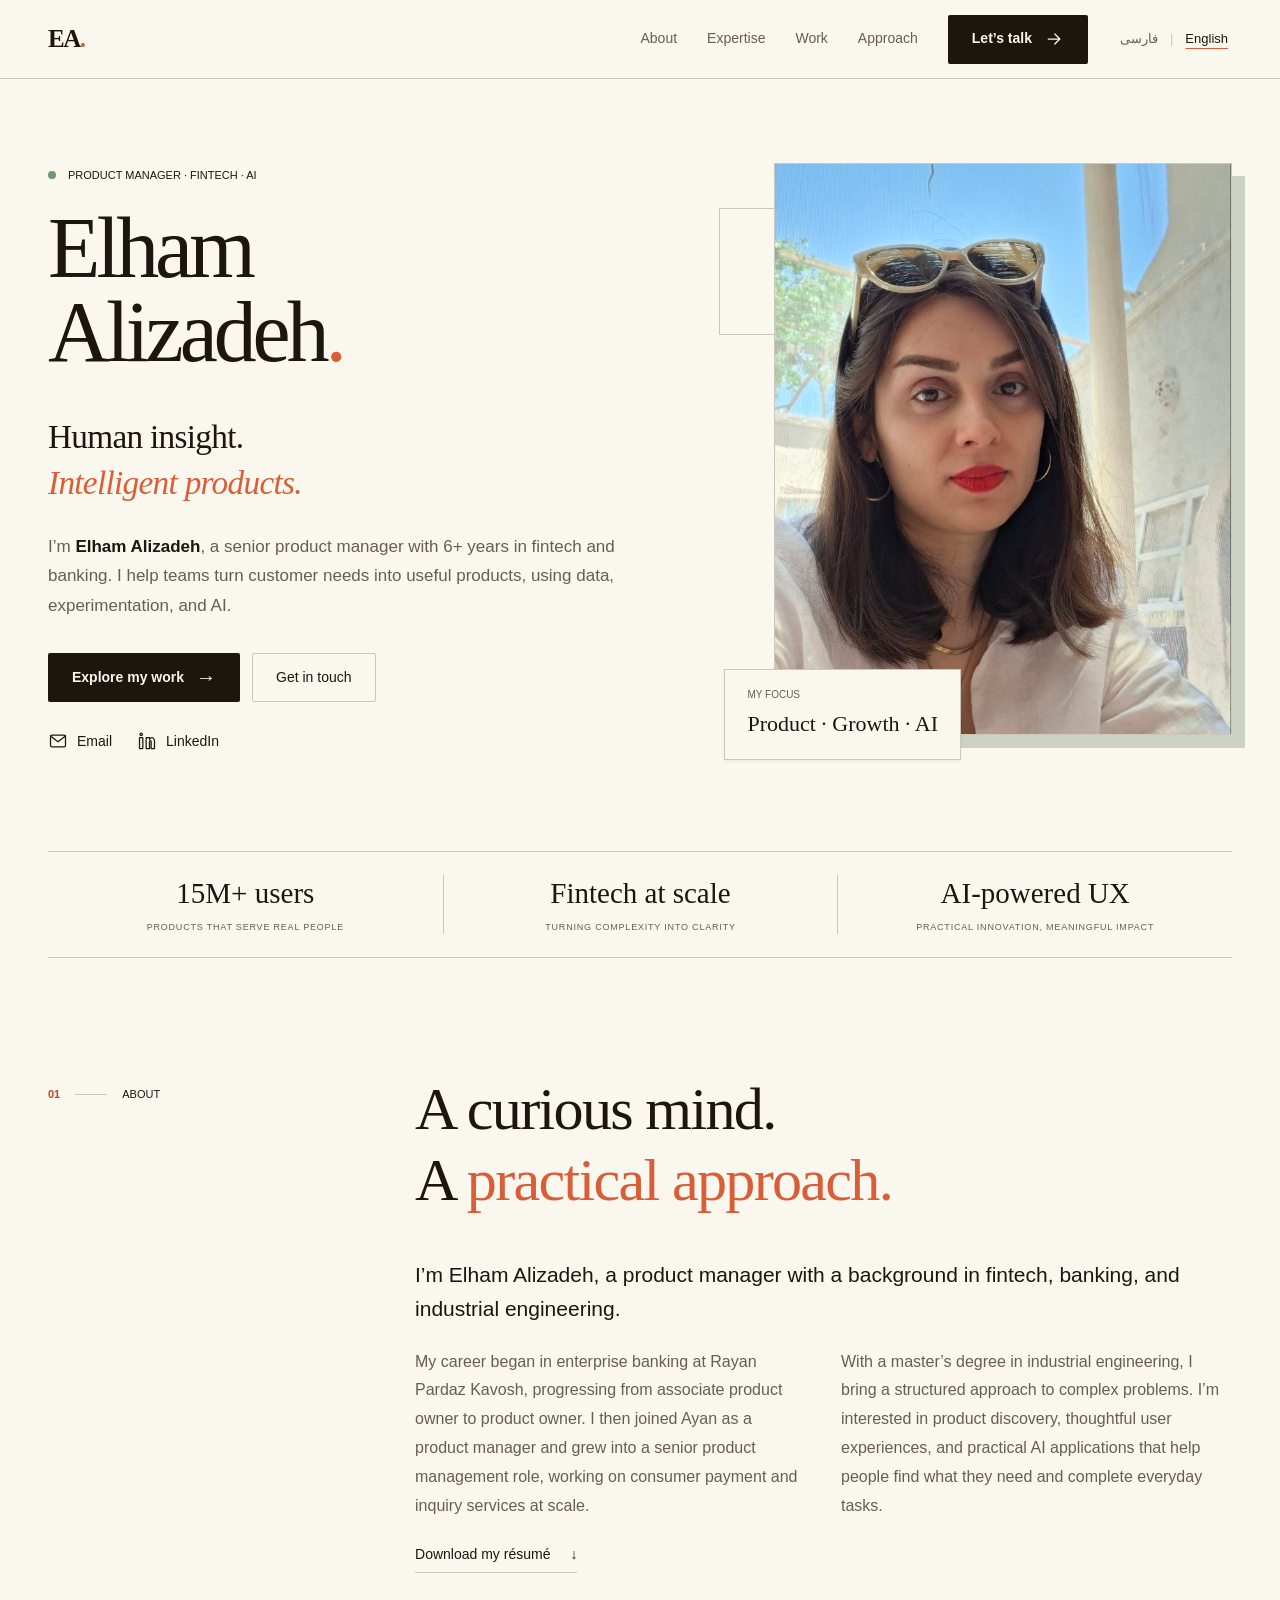
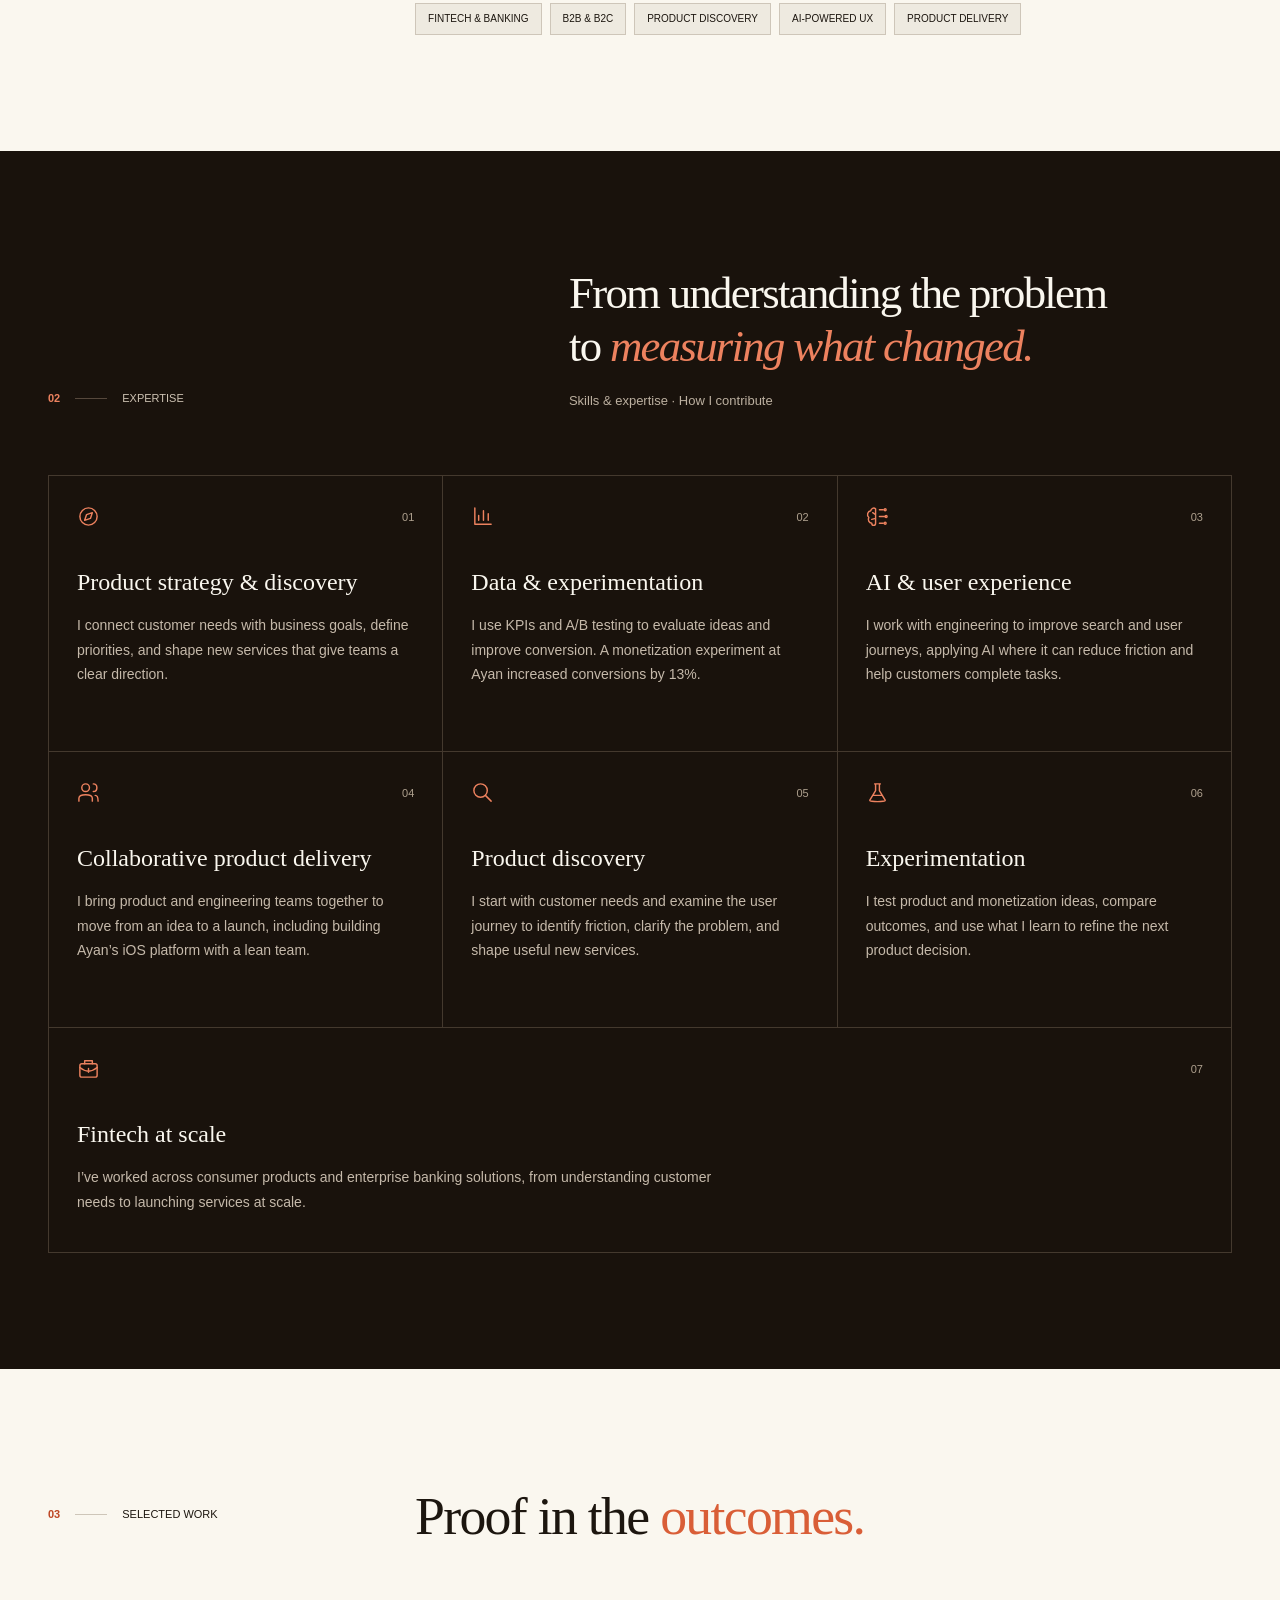
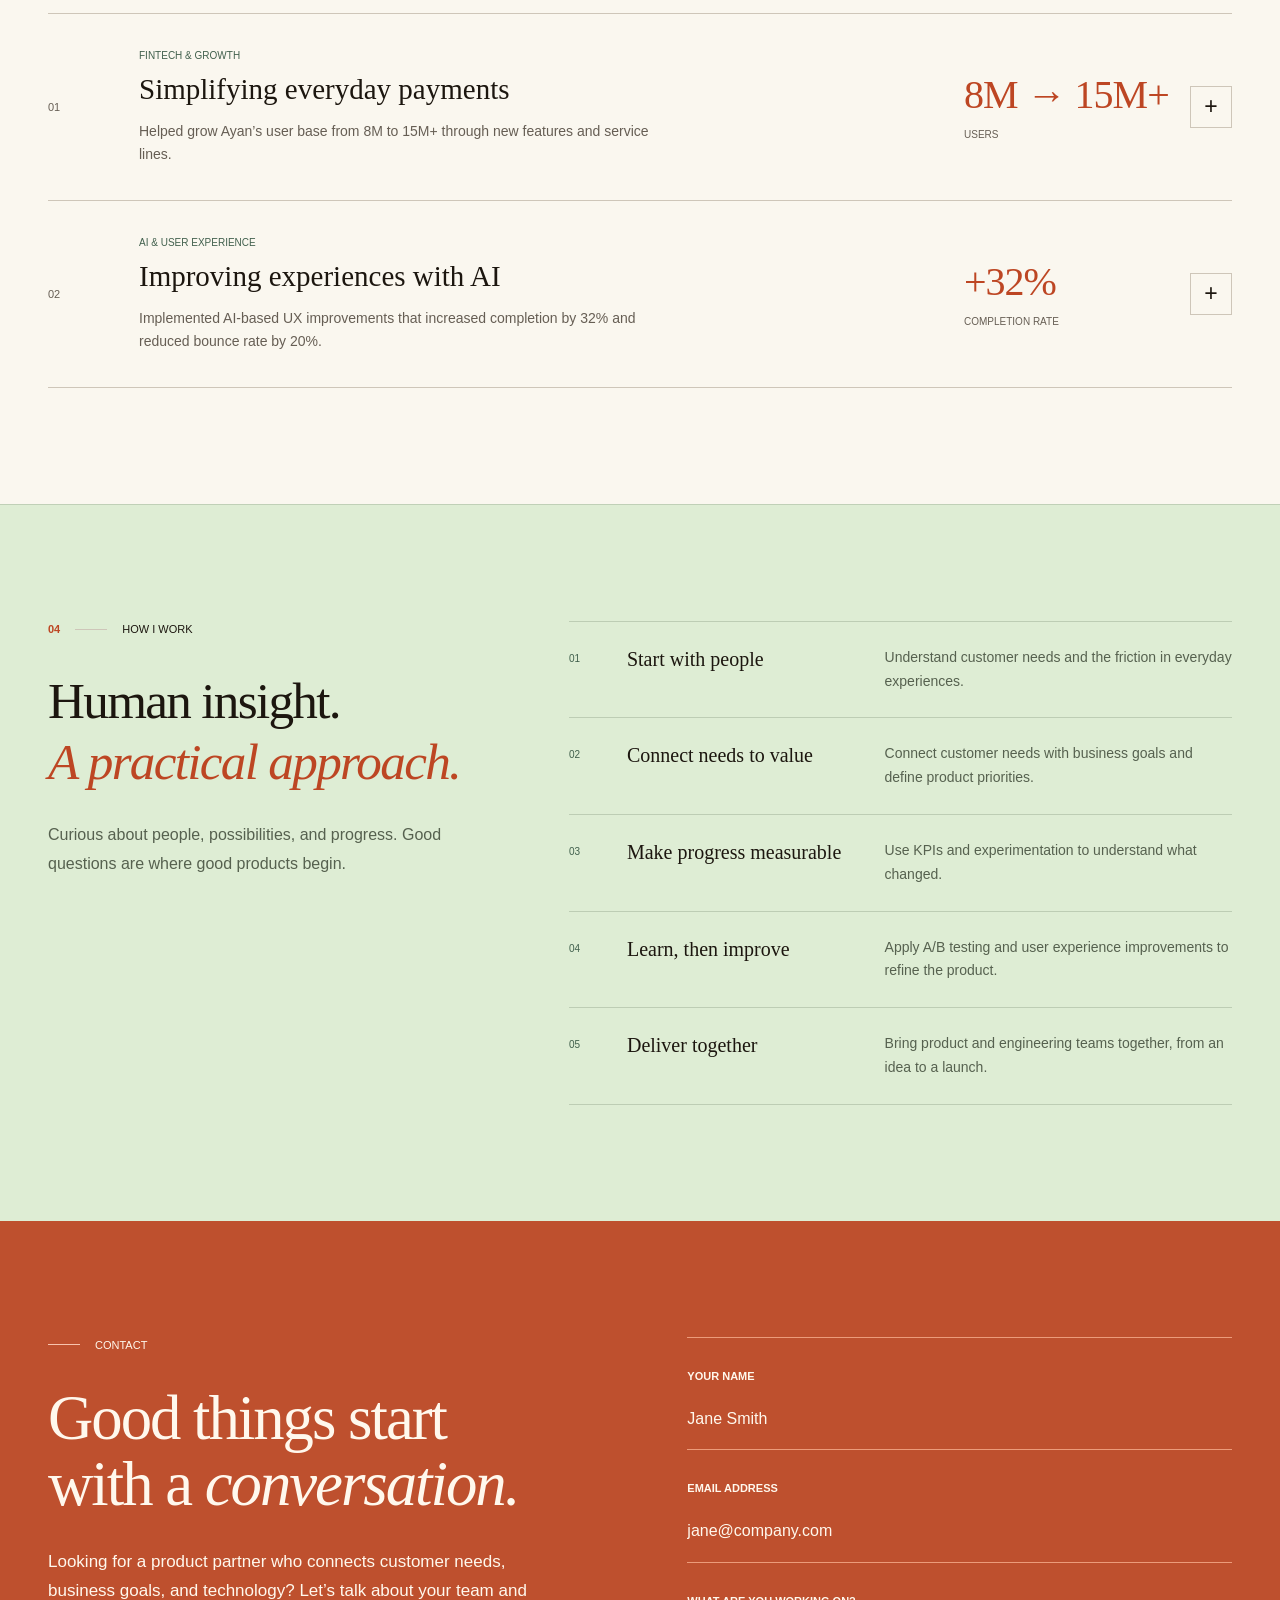
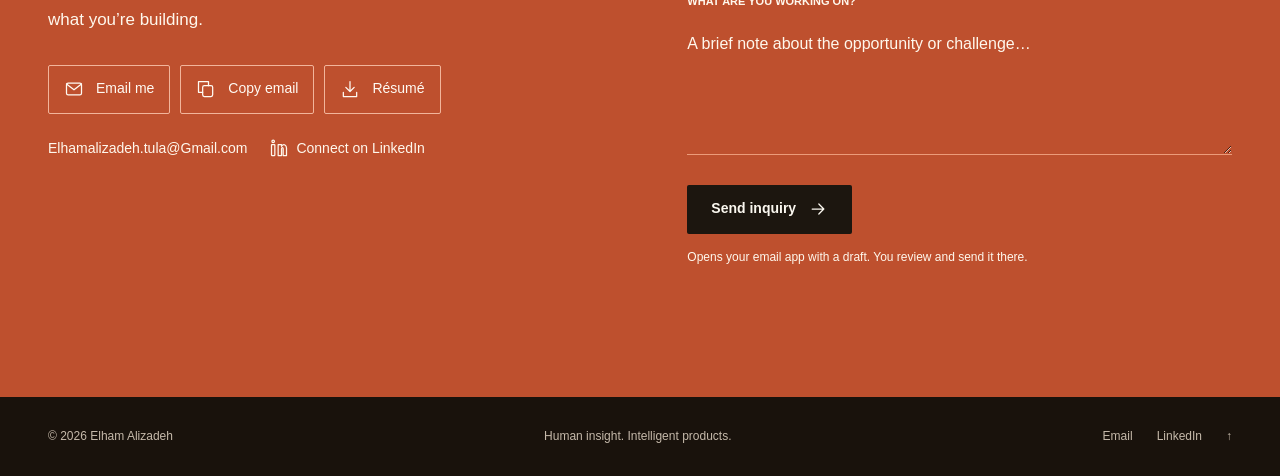
==== en.html @ b0bea625 "Add files via upload" ====
<!doctype html>
<html lang="en" dir="ltr">
<head>
  <meta charset="UTF-8">
  <meta name="viewport" content="width=device-width, initial-scale=1">
  <meta name="theme-color" content="#faf7ef">
  <meta name="description" content="Meet Elham Alizadeh, a senior product manager with 6+ years in fintech and banking. Explore her expertise, selected work, and ways to collaborate.">
  <meta property="og:title" content="Elham Alizadeh — Human insight. Intelligent products.">
  <meta property="og:description" content="Product management, AI, and fintech. Meet Elham and explore her selected work.">
  <meta property="og:type" content="website">
  <title>Elham Alizadeh — Product Manager</title>
  <link rel="icon" href="favicon.svg" type="image/svg+xml">
  <link rel="stylesheet" href="styles.css?v=bilingual1">
  <script src="script-en.js?v=bilingual1" defer></script>
  <link rel="alternate" hreflang="fa" href="index.html">
  <link rel="alternate" hreflang="en" href="en.html">
  <link rel="alternate" hreflang="x-default" href="index.html">
  <script src="language-switch.js?v=1" defer></script>
</head>
<body>
  <a class="skip-link" href="#main">Skip to content</a>
  <div class="page-shell">
    <header class="site-header"><div class="header-inner"><a class="wordmark" href="#home" aria-label="Elham Alizadeh home">EA<span class="brand-dot">.</span></a><button class="menu-toggle" type="button" aria-expanded="false" aria-controls="main-nav" hidden>Menu <span aria-hidden="true">☰</span></button><nav id="main-nav" aria-label="Main navigation"><a href="#about">About</a><a href="#skills">Expertise</a><a href="#work">Work</a><a href="#approach">Approach</a><a class="button button-primary" href="#connect">Let’s talk <svg class="icon" viewBox="0 0 24 24" fill="none" stroke="currentColor" stroke-width="1.5" stroke-linecap="round" stroke-linejoin="round" aria-hidden="true"><path d="M5 12h14m-6-6 6 6-6 6"/></svg></a></nav><div class="language-switch" role="group" aria-label="Choose language"><a href="index.html" lang="fa" hreflang="fa">فارسی</a><span aria-hidden="true">|</span><a href="en.html" lang="en" hreflang="en" aria-current="page">English</a></div></div></header>
    <main id="main"><section class="hero" id="home" aria-labelledby="hero-title">
        <div class="hero-copy">
          <div class="eyebrow-line"><p class="eyebrow"><span class="status-dot" aria-hidden="true"></span>Product manager · Fintech · AI</p></div>
          <h1 id="hero-title">Elham<br>Alizadeh<span class="accent">.</span></h1><p class="hero-statement">Human insight.<br><em>Intelligent products.</em></p>
          <p class="intro">I’m <strong>Elham Alizadeh</strong>, a senior product manager with 6+ years in fintech and banking. I help teams turn customer needs into useful products, using data, experimentation, and AI.</p>
          <div class="hero-actions"><a class="button button-primary" href="#work">Explore my work <span aria-hidden="true">→</span></a><a class="button button-outline" href="#connect">Get in touch</a></div>
          <div class="quick-contact"><a href="mailto:Elhamalizadeh.tula@Gmail.com"><svg class="icon" viewBox="0 0 24 24" fill="none" stroke="currentColor" stroke-width="1.5" stroke-linecap="round" stroke-linejoin="round" aria-hidden="true"><rect x="3" y="5" width="18" height="14" rx="2"/><path d="m3 6 9 7 9-7"/></svg>Email</a><a href="https://www.linkedin.com/in/elham-alizadeh-a45ab913a" target="_blank" rel="noopener noreferrer"><svg class="icon" viewBox="0 0 24 24" fill="none" stroke="currentColor" stroke-width="1.5" stroke-linecap="round" stroke-linejoin="round" aria-hidden="true"><rect x="3" y="8" width="4" height="13" rx=".5"/><circle cx="5" cy="4" r="1.5"/><path d="M11 21V8h4v2c3-4 6-1 6 2v9h-4v-8c0-2-2-2-2 0v8z"/></svg>LinkedIn</a></div>
        </div>
        <figure class="portrait"><img src="elham-alizadeh.jpg" alt="Elham Alizadeh in natural daylight, with blue sky and a cream wall behind her" width="653" height="1280" fetchpriority="high"><figcaption><span>My focus</span>Product · Growth · AI</figcaption></figure>
        
      </section><section class="proof-strip" aria-label="Experience at a glance">
        <div><p class="proof-title">15M+ users</p><p class="small-label">Products that serve real people</p></div>
        <div><p class="proof-title">Fintech at scale</p><p class="small-label">Turning complexity into clarity</p></div>
        <div><p class="proof-title">AI-powered UX</p><p class="small-label">Practical innovation, meaningful impact</p></div>
      </section><section class="about section" id="about" aria-labelledby="about-title"><p class="section-label"><span>01</span><i aria-hidden="true"></i>About</p><div class="about-content"><h2 id="about-title">A curious mind.<br>A <span class="accent">practical approach.</span></h2><div class="about-copy"><p class="large-copy">I’m Elham Alizadeh, a product manager with a background in fintech, banking, and industrial engineering.</p><p>My career began in enterprise banking at Rayan Pardaz Kavosh, progressing from associate product owner to product owner. I then joined Ayan as a product manager and grew into a senior product management role, working on consumer payment and inquiry services at scale.</p><p>With a master’s degree in industrial engineering, I bring a structured approach to complex problems. I’m interested in product discovery, thoughtful user experiences, and practical AI applications that help people find what they need and complete everyday tasks.</p><a class="text-link" href="elham-alizadeh-resume.pdf" download>Download my résumé <span aria-hidden="true">↓</span></a></div><ul class="tags" aria-label="Areas of experience"><li>Fintech &amp; banking</li><li>B2B &amp; B2C</li><li>Product discovery</li><li>AI-powered UX</li><li>Product delivery</li></ul></div></section><section class="skills section" id="skills" aria-labelledby="skills-title"><div class="section-inner"><div class="section-heading"><p class="section-label"><span>02</span><i aria-hidden="true"></i>Expertise</p><div><h2 id="skills-title">From understanding the problem<br>to <em>measuring what changed.</em></h2><p class="section-intro">Skills &amp; expertise · How I contribute</p></div></div><div class="skills-grid"><article><div class="skill-top"><svg class="icon" viewBox="0 0 24 24" fill="none" stroke="currentColor" stroke-width="1.5" stroke-linecap="round" stroke-linejoin="round" aria-hidden="true"><circle cx="12" cy="12" r="9"/><path d="m16 8-2 6-6 2 2-6z"/></svg><span>01</span></div><h3>Product strategy &amp; discovery</h3><p>I connect customer needs with business goals, define priorities, and shape new services that give teams a clear direction.</p></article><article><div class="skill-top"><svg class="icon" viewBox="0 0 24 24" fill="none" stroke="currentColor" stroke-width="1.5" stroke-linecap="round" stroke-linejoin="round" aria-hidden="true"><path d="M4 3v17h17M8 16v-5m5 5V6m5 10V9"/></svg><span>02</span></div><h3>Data &amp; experimentation</h3><p>I use KPIs and A/B testing to evaluate ideas and improve conversion. A monetization experiment at Ayan increased conversions by 13%.</p></article><article><div class="skill-top"><svg class="icon" viewBox="0 0 24 24" fill="none" stroke="currentColor" stroke-width="1.5" stroke-linecap="round" stroke-linejoin="round" aria-hidden="true"><path d="M10 4a3 3 0 0 0-5 2 4 4 0 0 0-2 7 4 4 0 0 0 3 6c0 3 4 3 4 0V4Zm4 1h4m-4 7h6m-6 7h4M7 8l3 2M6 15l4-1"/><circle cx="20" cy="5" r="1"/><circle cx="21" cy="12" r="1"/><circle cx="20" cy="19" r="1"/></svg><span>03</span></div><h3>AI &amp; user experience</h3><p>I work with engineering to improve search and user journeys, applying AI where it can reduce friction and help customers complete tasks.</p></article><article><div class="skill-top"><svg class="icon" viewBox="0 0 24 24" fill="none" stroke="currentColor" stroke-width="1.5" stroke-linecap="round" stroke-linejoin="round" aria-hidden="true"><circle cx="9" cy="7" r="4"/><path d="M2 21v-3c0-5 14-5 14 0v3M17 3c5 0 5 8 0 8m2 4c3 0 3 4 3 6"/></svg><span>04</span></div><h3>Collaborative product delivery</h3><p>I bring product and engineering teams together to move from an idea to a launch, including building Ayan’s iOS platform with a lean team.</p></article><article><div class="skill-top"><svg class="icon" viewBox="0 0 24 24" fill="none" stroke="currentColor" stroke-width="1.5" stroke-linecap="round" stroke-linejoin="round" aria-hidden="true"><circle cx="10" cy="10" r="7"/><path d="m15 15 6 6"/></svg><span>05</span></div><h3>Product discovery</h3><p>I start with customer needs and examine the user journey to identify friction, clarify the problem, and shape useful new services.</p></article><article><div class="skill-top"><svg class="icon" viewBox="0 0 24 24" fill="none" stroke="currentColor" stroke-width="1.5" stroke-linecap="round" stroke-linejoin="round" aria-hidden="true"><path d="M9 3h6m-5 0v7L4 20c-1 2 17 2 16 0l-6-10V3M8 15h8"/></svg><span>06</span></div><h3>Experimentation</h3><p>I test product and monetization ideas, compare outcomes, and use what I learn to refine the next product decision.</p></article><article><div class="skill-top"><svg class="icon" viewBox="0 0 24 24" fill="none" stroke="currentColor" stroke-width="1.5" stroke-linecap="round" stroke-linejoin="round" aria-hidden="true"><rect x="3" y="7" width="18" height="14" rx="2"/><path d="M8 7V4h8v3M3 11c6 5 12 5 18 0m-9 1v4"/></svg><span>07</span></div><h3>Fintech at scale</h3><p>I’ve worked across consumer products and enterprise banking solutions, from understanding customer needs to launching services at scale.</p></article></div></div></section><section class="work section" id="work" aria-labelledby="work-title"><div class="section-heading"><p class="section-label"><span>03</span><i aria-hidden="true"></i>Selected work</p><h2 id="work-title">Proof in the <span class="accent">outcomes.</span></h2></div><div class="project-grid"><article class="project"><details><summary><span class="project-number">01</span><span class="project-overview"><span class="project-category">Fintech & growth</span><span class="project-title">Simplifying everyday payments</span><span class="project-description">Helped grow Ayan’s user base from 8M to 15M+ through new features and service lines.</span></span><span class="project-metric"><strong>8M → 15M+</strong><span>users</span></span><span class="expand-mark" aria-hidden="true">+</span></summary><div class="project-detail"><p>At Ayan, I helped grow the user base from 8M to more than 15M through new features and service lines, and launched an iOS platform with a lean product and engineering team.</p><p><strong>My focus:</strong> product strategy, service discovery, and delivery.</p><p class="result">8M → 15M+ users</p></div></details></article><article class="project"><details><summary><span class="project-number">02</span><span class="project-overview"><span class="project-category">AI & user experience</span><span class="project-title">Improving experiences with AI</span><span class="project-description">Implemented AI-based UX improvements that increased completion by 32% and reduced bounce rate by 20%.</span></span><span class="project-metric"><strong>+32%</strong><span>completion rate</span></span><span class="expand-mark" aria-hidden="true">+</span></summary><div class="project-detail"><p>At Ayan, I implemented AI-based UX enhancements that reduced bounce rate by 20% and increased completion rate by 32%. I also collaborated with engineering to improve search accuracy from 45% to 83%.</p><p><strong>My focus:</strong> user experience, experimentation, and collaboration with engineering.</p><p class="result">+32% completion rate</p></div></details></article></div></section><section class="approach section" id="approach" aria-labelledby="approach-title"><div class="section-inner approach-grid"><div><p class="section-label"><span>04</span><i aria-hidden="true"></i>How I work</p><h2 id="approach-title">Human insight.<br><em>A practical approach.</em></h2><p class="approach-intro">Curious about people, possibilities, and progress. Good questions are where good products begin.</p></div><ol class="approach-list"><li><span>01</span><h3>Start with people</h3><p>Understand customer needs and the friction in everyday experiences.</p></li><li><span>02</span><h3>Connect needs to value</h3><p>Connect customer needs with business goals and define product priorities.</p></li><li><span>03</span><h3>Make progress measurable</h3><p>Use KPIs and experimentation to understand what changed.</p></li><li><span>04</span><h3>Learn, then improve</h3><p>Apply A/B testing and user experience improvements to refine the product.</p></li><li><span>05</span><h3>Deliver together</h3><p>Bring product and engineering teams together, from an idea to a launch.</p></li></ol></div></section><section class="contact section" id="connect" aria-labelledby="contact-title"><div class="section-inner contact-grid"><div class="contact-copy"><p class="section-label"><span></span><i aria-hidden="true"></i>Contact</p><h2 id="contact-title">Good things start<br>with a <em>conversation.</em></h2><p class="contact-intro">Looking for a product partner who connects customer needs, business goals, and technology? Let’s talk about your team and what you’re building.</p><div class="contact-actions"><a class="button button-outline" href="mailto:Elhamalizadeh.tula@Gmail.com"><svg class="icon" viewBox="0 0 24 24" fill="none" stroke="currentColor" stroke-width="1.5" stroke-linecap="round" stroke-linejoin="round" aria-hidden="true"><rect x="3" y="5" width="18" height="14" rx="2"/><path d="m3 6 9 7 9-7"/></svg>Email me</a><button class="button button-outline" id="copy-email" type="button" hidden><svg class="icon" viewBox="0 0 24 24" fill="none" stroke="currentColor" stroke-width="1.5" stroke-linecap="round" stroke-linejoin="round" aria-hidden="true"><rect x="8" y="8" width="12" height="13" rx="2"/><path d="M15 8V3H3v13h5"/></svg><span>Copy email</span></button><a class="button button-outline" href="elham-alizadeh-resume.pdf" download><svg class="icon" viewBox="0 0 24 24" fill="none" stroke="currentColor" stroke-width="1.5" stroke-linecap="round" stroke-linejoin="round" aria-hidden="true"><path d="M12 3v12m-5-5 5 5 5-5M4 16v5h16v-5"/></svg>Résumé</a></div><div class="contact-links"><a href="mailto:Elhamalizadeh.tula@Gmail.com">Elhamalizadeh.tula@Gmail.com</a><a href="https://www.linkedin.com/in/elham-alizadeh-a45ab913a" target="_blank" rel="noopener noreferrer"><svg class="icon" viewBox="0 0 24 24" fill="none" stroke="currentColor" stroke-width="1.5" stroke-linecap="round" stroke-linejoin="round" aria-hidden="true"><rect x="3" y="8" width="4" height="13" rx=".5"/><circle cx="5" cy="4" r="1.5"/><path d="M11 21V8h4v2c3-4 6-1 6 2v9h-4v-8c0-2-2-2-2 0v8z"/></svg>Connect on LinkedIn</a></div><p id="copy-status" role="status" class="copy-status"></p></div><form class="inquiry-form" id="inquiry-form" hidden><label for="inquiry-name">Your name</label><input id="inquiry-name" name="name" autocomplete="name" placeholder="Jane Smith" required maxlength="100"><label for="inquiry-email">Email address</label><input id="inquiry-email" name="email" type="email" autocomplete="email" placeholder="jane@company.com" required maxlength="254"><label for="inquiry-message">What are you working on?</label><textarea id="inquiry-message" name="message" placeholder="A brief note about the opportunity or challenge…" required maxlength="3000" rows="4"></textarea><button class="button button-primary" type="submit">Send inquiry <svg class="icon" viewBox="0 0 24 24" fill="none" stroke="currentColor" stroke-width="1.5" stroke-linecap="round" stroke-linejoin="round" aria-hidden="true"><path d="M5 12h14m-6-6 6 6-6 6"/></svg></button><p class="form-note">Opens your email app with a draft. You review and send it there.</p><p id="form-status" role="status"></p></form></div></section></main>
    <footer><div class="footer-inner"><span>© <span id="year">2026</span> Elham Alizadeh</span><p>Human insight. Intelligent products.</p><div><a href="mailto:Elhamalizadeh.tula@Gmail.com">Email</a><a href="https://www.linkedin.com/in/elham-alizadeh-a45ab913a" target="_blank" rel="noopener noreferrer">LinkedIn</a><a href="#home" aria-label="Back to top">↑</a></div></div></footer>
  </div>
</body>
</html>
---- styles.css ----
/* Elham Alizadeh — reference refinement. Plain CSS, no runtime dependencies. */
:root {
  --paper: #faf7ef;
  --ink: #1c160f;
  --muted: #665e54;
  --line: #cec6b9;
  --accent: #d95e37;
  --accent-text: #bd4623;
  --sage: #deedd4;
  --dark: #19120c;
  --serif: Georgia, "Times New Roman", serif;
  --sans: "Segoe UI", Arial, sans-serif;
  --container: 1200px;
}
* { box-sizing: border-box; }
html { scroll-behavior: smooth; scroll-padding-top: 105px; }
body { margin: 0; color: var(--ink); background: var(--paper); font-family: var(--sans); font-size: 16px; line-height: 1.65; -webkit-font-smoothing: antialiased; }
h1,h2,h3,p,figure { margin: 0; }
a { color: inherit; text-decoration: none; }
button,input,textarea { font: inherit; }
button,a,summary { -webkit-tap-highlight-color: transparent; }
button { cursor: pointer; }
button:disabled { cursor: wait; }
button[hidden], [hidden] { display: none !important; }
img { display: block; width: 100%; }
a:focus-visible,button:focus-visible,summary:focus-visible,input:focus-visible,textarea:focus-visible { outline: 3px solid #426644; outline-offset: 6px; }
::selection { background: #e5c4aa; color: var(--ink); }
.icon { width: 20px; height: 20px; flex: 0 0 auto; vertical-align: middle; }
.accent,em { color: var(--accent); }
em { font-weight: inherit; }
.skip-link { position: fixed; top: -80px; left: 20px; z-index: 100; padding: 12px 20px; color: white; background: var(--ink); }
.skip-link:focus { top: 10px; }
.hero,.proof-strip,.about,.work,.section-inner,.header-inner,.footer-inner { width: min(var(--container),calc(100% - 96px)); margin-inline: auto; }
.section { padding-block: 116px; scroll-margin-top: 0; }
.section-label { display: flex; gap: 15px; align-items: center; text-transform: uppercase; font-size: 11px; font-weight: 500; line-height: 1.5; white-space: nowrap; }
.section-label>span { color: var(--accent-text); font-family: var(--sans); font-weight: 650; }
.section-label>span:empty { display: none; }
.section-label i { width: 32px; height: 1px; background: var(--line); }
h2 { font-family: var(--serif); font-size: clamp(38px,4.2vw,60px); line-height: 1.18; font-weight: 400; letter-spacing: -1.7px; }
h3 { font-family: var(--serif); font-weight: 400; line-height: 1.3; }
.button { display: inline-flex; align-items: center; justify-content: center; gap: 12px; min-height: 49px; padding: 12px 23px; border: 1px solid transparent; border-radius: 2px; font-size: 14px; font-weight: 600; line-height: 1.4; transition: background .18s ease,color .18s ease,border-color .18s ease,transform .18s ease; }
.button-primary { background: var(--ink); color: var(--paper); }
.button-primary:hover { background: #393025; transform: translateY(-2px); }
.button-outline { background: transparent; border-color: var(--line); font-weight: 500; }
.button-outline:hover { background: var(--ink); border-color: var(--ink); color: var(--paper); }
.button>span[aria-hidden] { font-size: 20px; line-height: 1; }
.text-link { display: inline-flex; align-items: center; gap: 20px; padding-bottom: 4px; border-bottom: 1px solid var(--line); }
.text-link:hover { color: var(--accent-text); border-color: currentColor; }
/* Persistent, understated navigation. */
.site-header { position: sticky; top: 0; z-index: 20; background: rgb(250 247 239 / 96%); border-bottom: 1px solid var(--line); backdrop-filter: blur(12px); }
.header-inner { display: flex; justify-content: space-between; align-items: center; min-height: 78px; gap: 28px; }
.wordmark { font-family: var(--serif); font-size: 25px; font-weight: 700; letter-spacing: -1.5px; }
.brand-dot { color: var(--accent); }
nav { display: flex; align-items: center; gap: 30px; }
nav>a:not(.button) { color: var(--muted); font-size: 14px; position: relative; padding-block: 9px; }
nav>a:not(.button)::after { content: ""; position: absolute; bottom: 3px; left: 0; width: 100%; height: 1px; background: var(--accent); transform: scaleX(0); transform-origin: left; transition: transform .2s; }
nav>a:hover::after,nav>a[aria-current="location"]::after { transform: scaleX(1); }
nav>a[aria-current="location"] { color: var(--ink); }
.menu-toggle { display: none; background: transparent; border: 1px solid var(--line); padding: 8px 12px; color: var(--ink); }
/* Hero retains the real photo and professional introduction. */
.hero { display: grid; grid-template-columns: minmax(0,1.38fr) minmax(0,1fr); gap: 95px; align-items: center; padding-block: 84px 94px; }
.eyebrow { font-size: 11px; font-weight: 500; line-height: 1.5; text-transform: uppercase; display: flex; align-items: center; gap: 12px; }
.status-dot { display: inline-block; width: 8px; height: 8px; border-radius: 50%; background: #74936f; flex: 0 0 auto; }
h1 { font-family: var(--serif); font-size: clamp(64px,6.7vw,101px); line-height: .98; letter-spacing: -4px; font-weight: 500; margin-top: 24px; }
.hero-statement { font-family: var(--serif); font-size: clamp(26px,2.6vw,37px); line-height: 1.4; margin-top: 38px; letter-spacing: -.7px; }
.intro { margin-top: 25px; font-size: 17px; line-height: 1.75; color: var(--muted); max-width: 610px; }
.intro strong { color: var(--ink); font-weight: 600; }
.hero-actions { display: flex; flex-wrap: wrap; gap: 12px; margin-top: 32px; }
.quick-contact { display: flex; gap: 25px; margin-top: 28px; font-size: 14px; }
.quick-contact a { display: inline-flex; gap: 9px; align-items: center; }
.quick-contact a:hover { color: var(--accent-text); }
.portrait { position: relative; isolation: isolate; margin-bottom: 22px; }
.portrait::before { content: ""; position: absolute; inset: 13px -13px -13px 13px; z-index: -1; background: #cdd3c4; }
.portrait::after { content: ""; position: absolute; width: 125px; height: 125px; left: -55px; top: 45px; border: 1px solid var(--line); z-index: -2; }
.portrait img { height: auto; aspect-ratio: 4/5; object-fit: cover; object-position: 50% 34%; border: 1px solid var(--line); }
.portrait figcaption { position: absolute; left: -50px; bottom: -25px; min-width: 235px; padding: 17px 22px; background: var(--paper); border: 1px solid var(--line); box-shadow: 0 2px 3px #1c160f0d; font-family: var(--serif); font-size: 22px; }
.portrait figcaption>span { display: block; font-family: var(--sans); text-transform: uppercase; font-size: 10px; color: var(--muted); margin-bottom: 2px; }
.proof-strip { border-block: 1px solid var(--line); display: grid; grid-template-columns: repeat(3,minmax(0,1fr)); padding: 23px 0; }
.proof-strip>div { padding: 0 20px; text-align: center; }
.proof-strip>div+div { border-left: 1px solid var(--line); }
.proof-title { font-family: var(--serif); font-size: 29px; line-height: 1.3; }
.small-label { font-size: 9px; color: var(--muted); text-transform: uppercase; letter-spacing: .8px; margin-top: 7px; }
/* Numbered, editorial About layout. */
.about { display: grid; grid-template-columns: 27% minmax(0,1fr); gap: 4%; }
.about>.section-label { align-self: start; padding-top: 12px; }
.about h2 { font-size: clamp(40px,4.7vw,68px); margin-bottom: 42px; }
.about-copy { display: grid; grid-template-columns: 1fr 1fr; column-gap: 35px; row-gap: 22px; color: var(--muted); font-size: 16px; line-height: 1.8; }
.about-copy .large-copy { grid-column: 1/-1; color: var(--ink); font-size: 21px; line-height: 1.6; }
.about-copy .text-link { grid-column: 1/-1; justify-self: start; font-size: 14px; color: var(--ink); }
.tags { list-style: none; display: flex; flex-wrap: wrap; gap: 8px; padding: 0; margin: 30px 0 0; }
.tags li { font-size: 10px; text-transform: uppercase; border: 1px solid var(--line); background: #eeeae0; padding: 7px 12px; }
.section-heading { display: grid; grid-template-columns: 40% minmax(0,1fr); gap: 4%; margin-bottom: 64px; align-items: end; }
.section-heading .section-label { padding-bottom: 5px; }
/* Full-bleed expertise panel and fine-border card grid. */
.skills { background: var(--dark); color: var(--paper); }
.skills .section-label { color: #cdc2b3; }
.skills .section-label>span { color: #ed825f; }
.skills .section-label i { background: #56483c; }
.skills em { color: #ed825f; }
.skills h2 { font-size: clamp(35px,3.5vw,52px); }
.section-intro { margin-top: 17px; font-size: 13px; color: #bcb0a0; }
.skills-grid { display: grid; grid-template-columns: repeat(3,minmax(0,1fr)); border-top: 1px solid #44392e; border-left: 1px solid #44392e; }
.skills-grid article { padding: 29px 28px 38px; border-right: 1px solid #44392e; border-bottom: 1px solid #44392e; min-height: 276px; transition: background .2s; }
.skills-grid article:hover { background: #241b12; }
.skills-grid article:last-child { grid-column: 1/-1; min-height: 225px; }
.skills-grid article:last-child p { max-width: 660px; }
.skill-top { display: flex; justify-content: space-between; align-items: center; margin-bottom: 39px; }
.skill-top .icon { color: #ed825f; width: 23px; height: 23px; }
.skill-top>span { color: #aea08e; font-size: 11px; }
.skills-grid h3 { font-size: 24px; margin-bottom: 15px; }
.skills-grid p { color: #c5b9aa; line-height: 1.75; font-size: 14px; }
/* Preserve native project disclosures, styled as outcome-led rows. */
.work .section-heading { grid-template-columns: 27% 1fr; align-items: center; }
.project-grid { border-top: 1px solid var(--line); }
.project { border-bottom: 1px solid var(--line); }
.project summary { list-style: none; cursor: pointer; display: grid; grid-template-columns: 65px minmax(0,1fr) 200px 42px; gap: 26px; align-items: center; padding: 34px 0; }
.project summary::-webkit-details-marker { display: none; }
.project summary:hover .project-title { color: var(--accent-text); }
.project-number { font-size: 11px; color: var(--muted); }
.project-category { display: block; color: #41604d; text-transform: uppercase; font-size: 10px; margin-bottom: 7px; }
.project-title { display: block; font: 29px/1.25 var(--serif); transition: color .18s; }
.project-description { display: block; font-size: 14px; line-height: 1.65; color: var(--muted); margin-top: 12px; max-width: 530px; }
.project-metric strong { display: block; font: 40px/1.2 var(--serif); color: var(--accent-text); white-space: nowrap; letter-spacing: -1px; }
.project-metric>span { display: block; font-size: 10px; text-transform: uppercase; color: var(--muted); margin-top: 8px; }
.expand-mark { display: grid; place-items: center; width: 42px; height: 42px; border: 1px solid var(--line); font-size: 23px; font-weight: 300; transition: transform .2s,background .2s; }
.project summary:hover .expand-mark { background: #eee7da; }
details[open] .expand-mark { transform: rotate(45deg); }
.project-detail { margin: 0 85px 32px 91px; padding: 22px 27px; background: #eeeae1; color: var(--muted); font-size: 15px; line-height: 1.8; }
.project-detail p+p { margin-top: 12px; }
.project-detail .result { font-family: var(--serif); font-size: 24px; color: var(--accent-text); }
/* Sage approach section uses content derived from existing expertise. */
.approach { background: var(--sage); border-top: 1px solid #c0d0b7; }
.approach-grid { display: grid; grid-template-columns: 38% minmax(0,1fr); gap: 6%; }
.approach h2 { font-size: clamp(37px,4vw,57px); margin-top: 34px; }
.approach em { color: var(--accent-text); }
.approach-intro { font-size: 16px; color: #56614f; line-height: 1.8; margin-top: 29px; max-width: 395px; }
.approach-list { list-style: none; counter-reset: steps; padding: 0; margin: 0; border-top: 1px solid #bdcdb4; }
.approach-list li { display: grid; grid-template-columns: 40px 1fr 1.45fr; align-items: start; gap: 18px; border-bottom: 1px solid #bdcdb4; padding: 24px 0; }
.approach-list li>span { font-size: 10px; color: #41604d; padding-top: 5px; }
.approach-list h3 { font-size: 20px; }
.approach-list p { font-size: 14px; color: #56614f; line-height: 1.7; }
/* Contact form drafts an email; no server or false submission state. */
.contact { background: #be502e; color: #fff8ed; }
.contact-grid { display: grid; grid-template-columns: 1fr 1fr; gap: 8%; }
.contact .section-label { color: #fff8ed; }
.contact .section-label i { background: #f8c3ad; }
.contact h2 { font-size: clamp(42px,4.9vw,70px); line-height: 1.05; margin-top: 33px; letter-spacing: -2px; }
.contact h2 em { color: inherit; }
.contact-intro { margin-top: 30px; max-width: 480px; font-size: 17px; line-height: 1.7; }
.contact-actions { display: flex; flex-wrap: wrap; gap: 10px; margin-top: 30px; }
.contact .button-outline { border-color: #f2b59b; color: #fffaf3; padding: 12px 15px; }
.contact .button-outline:hover { color: var(--ink); background: var(--paper); border-color: var(--paper); }
.contact-links { display: flex; flex-wrap: wrap; gap: 13px 22px; margin-top: 23px; font-size: 14px; }
.contact-links a { display: inline-flex; gap: 7px; align-items: center; overflow-wrap: anywhere; max-width: 100%; text-underline-offset: 5px; }
.contact-links a:hover { text-decoration: underline; }
.copy-status { font-size: 13px; min-height: 1.7em; margin-top: 10px; }
.inquiry-form { border-top: 1px solid #ec9b7a; padding-top: 29px; }
.inquiry-form label { display: block; font-size: 11px; font-weight: 650; text-transform: uppercase; margin-bottom: 8px; }
.inquiry-form input,.inquiry-form textarea { width: 100%; display: block; border: 0; border-radius: 0; border-bottom: 1px solid #ec9b7a; color: #fff; background: transparent; padding: 13px 0 17px; margin-bottom: 29px; resize: vertical; min-width: 0; outline-offset: 3px; }
.inquiry-form input::placeholder,.inquiry-form textarea::placeholder { color: #fff8ed; opacity: 1; }
.inquiry-form textarea { min-height: 130px; }
.inquiry-form .button-primary { margin-top: 1px; }
.form-note,#form-status { font-size: 12px; margin-top: 14px; max-width: 350px; line-height: 1.6; }
.contact :focus-visible { outline-color: #fff6e9; }
footer { background: var(--dark); color: #c5b9aa; }
.footer-inner { display: flex; align-items: center; justify-content: space-between; gap: 24px; padding-block: 30px; font-size: 12px; }
.footer-inner>div { display: flex; gap: 24px; }
footer a:hover { color: #fff8ed; }
/* Subtle entrance animation never hides content behind JavaScript. */
@media(prefers-reduced-motion:no-preference){.hero-copy,.portrait{animation:appear .65s ease-out both}.portrait{animation-delay:.12s}@keyframes appear{from{opacity:0;transform:translateY(12px)}to{opacity:1;transform:translateY(0)}}}
@media(min-width:1700px){:root{--container:1440px}.hero{gap:135px;padding-block:100px 110px}h1{font-size:115px}.hero-statement{font-size:39px}.intro{font-size:19px}.portrait img{aspect-ratio:4/5}.section{padding-block:130px}.header-inner{min-height:88px}}
@media(max-width:1100px){.hero{gap:58px;grid-template-columns:1.2fr 1fr}h1{font-size:70px;letter-spacing:-3px}.hero-statement{font-size:30px}.intro{font-size:16px}.portrait figcaption{left:-25px;min-width:200px;font-size:19px}.section{padding-block:85px}.skills-grid article{padding:24px}.skills-grid h3{font-size:22px}.about{grid-template-columns:20% 1fr}.about-copy{column-gap:25px}.project summary{grid-template-columns:35px minmax(0,1fr) 165px 38px;gap:20px}.project-metric strong{font-size:32px}.project-title{font-size:26px}.approach-grid{grid-template-columns:35% 1fr;gap:5%}.approach-list li{grid-template-columns:25px 1fr 1.3fr;gap:12px}.contact-grid{gap:5%}.contact h2{font-size:52px}}
@media(max-width:800px){.hero,.proof-strip,.about,.work,.section-inner,.header-inner,.footer-inner{width:calc(100% - 48px)}.header-inner{min-height:70px}nav{gap:19px}nav>a:not(.button){font-size:13px}nav .button{padding:10px 16px;min-height:44px}.hero{padding-block:60px 65px;gap:35px}h1{font-size:58px;letter-spacing:-2px}.hero-statement{font-size:27px;margin-top:27px}.intro{font-size:15px}.portrait::after{left:-20px;width:80px;height:80px}.portrait figcaption{left:-12px;min-width:190px;padding:12px 16px}.hero-actions .button{padding:12px 16px;font-size:13px}.quick-contact{font-size:13px;gap:20px}.proof-title{font-size:23px}.small-label{font-size:8px}.section{padding-block:70px}.about{grid-template-columns:1fr;gap:27px}.about h2{font-size:50px;margin-bottom:30px}.section-heading{grid-template-columns:1fr;gap:25px;margin-bottom:40px}.skills-grid{grid-template-columns:repeat(2,minmax(0,1fr))}.skills-grid article{min-height:260px}.skills-grid article:last-child{min-height:210px}.work .section-heading{grid-template-columns:1fr}.project summary{grid-template-columns:25px minmax(0,1fr) 130px 34px;gap:14px}.project-metric strong{font-size:27px}.expand-mark{width:34px;height:34px}.project-detail{margin-left:39px;margin-right:0}.approach-grid{grid-template-columns:1fr;gap:38px}.approach h2{margin-top:25px}.approach-intro{max-width:550px}.approach-list li{grid-template-columns:35px 1fr 1.7fr;padding-block:24px}.contact-grid{grid-template-columns:1fr;gap:40px}.contact h2{max-width:600px;font-size:58px}.contact-intro{max-width:600px}.inquiry-form{max-width:none}.contact-links{gap:15px 25px}.footer-inner{flex-wrap:wrap;gap:15px}.footer-inner>p{order:3;width:100%;font-size:11px}}
@media(max-width:600px){html{scroll-padding-top:82px}.hero,.proof-strip,.about,.work,.section-inner,.header-inner,.footer-inner{width:calc(100% - 40px)}.header-inner{flex-wrap:wrap;gap:0;padding-block:12px}.wordmark{font-size:25px}.js .menu-toggle{display:inline-flex;gap:18px;align-items:center;min-height:42px}.site-header nav{width:100%;flex-wrap:wrap;gap:5px 18px;padding-top:14px;padding-bottom:6px;justify-content:flex-start}.js .site-header nav:not(.is-open){display:none}.site-header nav>a:not(.button){font-size:14px;min-height:42px;display:inline-flex;align-items:center}.site-header nav .button{margin-top:6px;width:100%;min-height:46px}.hero{grid-template-columns:1fr;gap:45px;padding-block:40px 55px}.eyebrow{font-size:10px;gap:9px}h1{font-size:clamp(55px,13.6vw,75px);line-height:.98;letter-spacing:-2px;margin-top:23px}.hero-statement{font-size:29px;margin-top:26px}.hero-statement br{display:none}.hero-statement em{display:block}.intro{font-size:16px;line-height:1.7;margin-top:22px}.hero-actions{margin-top:26px;gap:10px}.hero-actions .button{font-size:14px;padding:13px 17px}.quick-contact{font-size:14px;margin-top:22px}.portrait{width:calc(100% - 22px);max-width:400px;justify-self:center;margin-bottom:25px}.portrait img{aspect-ratio:4/4.7;object-position:50% 32%}.portrait::after{left:-11px;top:32px;width:70px;height:80px}.portrait::before{inset:10px -10px -10px 10px}.portrait figcaption{left:-10px;bottom:-22px;font-size:21px;padding:12px 18px}.proof-strip{padding-block:18px;gap:0}.proof-strip>div{padding-inline:8px}.proof-title{font-size:18px}.small-label{font-size:8px;letter-spacing:0;line-height:1.5}.section{padding-block:58px}.about{gap:22px}.about h2{font-size:40px;letter-spacing:-1.3px}.about-copy{grid-template-columns:1fr;gap:20px;font-size:15px;line-height:1.8}.about-copy .large-copy{font-size:19px}.tags{margin-top:25px;gap:7px}.tags li{font-size:9px;padding:6px 9px}.skills h2{font-size:37px;letter-spacing:-1.2px}.skills h2 br{display:none}.section-heading{gap:22px;margin-bottom:34px}.section-intro{font-size:12px}.skills-grid{grid-template-columns:1fr}.skills-grid article,.skills-grid article:last-child{min-height:0;padding:25px}.skill-top{margin-bottom:25px}.skills-grid h3{font-size:25px;margin-bottom:12px}.skills-grid p{font-size:15px}.work h2{font-size:40px;letter-spacing:-1.3px}.project summary{grid-template-columns:24px minmax(0,1fr) 34px;gap:12px;padding-block:27px;align-items:start}.project-number{padding-top:5px}.project-overview{grid-column:2}.project-title{font-size:25px}.project-description{font-size:14px;margin-top:10px}.project-metric{grid-column:2;grid-row:2;display:flex;align-items:baseline;gap:10px;flex-wrap:wrap}.project-metric strong{font-size:30px}.project-metric>span{margin:0;font-size:9px}.expand-mark{grid-column:3;grid-row:1;margin-top:3px}.project-detail{margin:0 0 26px;padding:20px;font-size:14px}.approach h2{font-size:39px}.approach-intro{font-size:15px}.approach-list li{grid-template-columns:25px 1fr;gap:8px 15px;padding-block:22px}.approach-list h3{font-size:22px}.approach-list p{grid-column:2;font-size:14px}.contact h2{font-size:49px;letter-spacing:-1.5px;margin-top:27px}.contact-intro{font-size:16px;margin-top:25px}.contact-actions{gap:8px}.contact-actions .button{font-size:13px;padding:12px;gap:8px}.contact-links{font-size:13px;flex-direction:column;gap:13px}.inquiry-form input,.inquiry-form textarea{font-size:16px}.contact .section-label{font-size:11px}.footer-inner{font-size:11px}.footer-inner>div{gap:18px}}
@media(prefers-reduced-motion:reduce){html{scroll-behavior:auto}*,*::before,*::after{animation:none!important;transition:none!important}}

/* Persian localization: preserve the design and intentionally mirror inline layout. */
html[lang="fa"] body { text-align: start; }
html[lang="fa"] :is(h2,h3,.hero-statement,.project-title,.proof-title,.portrait figcaption,.project-detail .result) { letter-spacing: normal; }
html[lang="fa"] :is(.eyebrow,.section-label,.small-label,.tags li,.project-category) { letter-spacing: normal; text-transform: none; }
html[lang="fa"] h1 { text-align: right; }
html[lang="fa"] bdi { unicode-bidi: isolate; }
html[lang="fa"] .project-metric strong { direction: ltr; unicode-bidi: isolate; text-align: right; }
html[lang="fa"] .portrait::before { inset: 13px 13px -13px -13px; }
html[lang="fa"] .portrait::after { left: auto; right: -55px; }
html[lang="fa"] .portrait figcaption { left: auto; right: -50px; }
html[lang="fa"] .proof-strip>div+div { border-left: 0; border-right: 1px solid var(--line); }
html[lang="fa"] .project-detail { margin-inline: 91px 85px; }
html[lang="fa"] nav>a:not(.button)::after { left: auto; right: 0; transform-origin: right; }
html[lang="fa"] .skip-link { left: auto; right: 20px; }
html[lang="fa"] .button .icon:has(path[d="M5 12h14m-6-6 6 6-6 6"]),
html[lang="fa"] .hero-actions .button>span[aria-hidden] { transform: scaleX(-1); }
html[lang="fa"] .inquiry-form input[type="email"] { direction: ltr; text-align: left; }
html[lang="fa"] .inquiry-form textarea { text-align: start; }
@media(max-width:1100px){html[lang="fa"] .portrait figcaption{right:-25px}}
@media(max-width:800px){html[lang="fa"] .portrait::after{right:-20px}html[lang="fa"] .portrait figcaption{right:-12px}html[lang="fa"] .project-detail{margin-inline:39px 0}}
@media(max-width:600px){html[lang="fa"] .portrait::after{right:-11px}html[lang="fa"] .portrait::before{inset:10px 10px -10px -10px}html[lang="fa"] .portrait figcaption{right:-10px}html[lang="fa"] .project-detail{margin-inline:0}}

/* Bilingual control: visible outside the collapsed mobile navigation. */
.language-switch{display:flex;align-items:center;gap:8px;direction:ltr;white-space:nowrap;order:3;font:13px/1.5 var(--sans)}
.language-switch a{display:inline-flex;align-items:center;min-height:44px;padding:4px;text-underline-offset:5px;color:var(--muted)}
.language-switch a[aria-current="page"]{color:var(--ink);text-decoration:underline;text-decoration-color:var(--accent)}
.language-switch a:hover{color:var(--accent-text)}
.language-switch span{color:var(--line)}
.header-inner>nav{margin-inline-start:auto}
@media(min-width:601px) and (max-width:900px){.header-inner{gap:14px}.header-inner>nav{gap:13px}.header-inner nav .button{padding-inline:12px}.language-switch{font-size:12px;gap:5px}}
@media(max-width:600px){.language-switch{order:1;margin-inline-start:auto;margin-inline-end:14px}.header-inner>.menu-toggle{order:2}.header-inner>nav{order:3;margin-inline-start:0}}
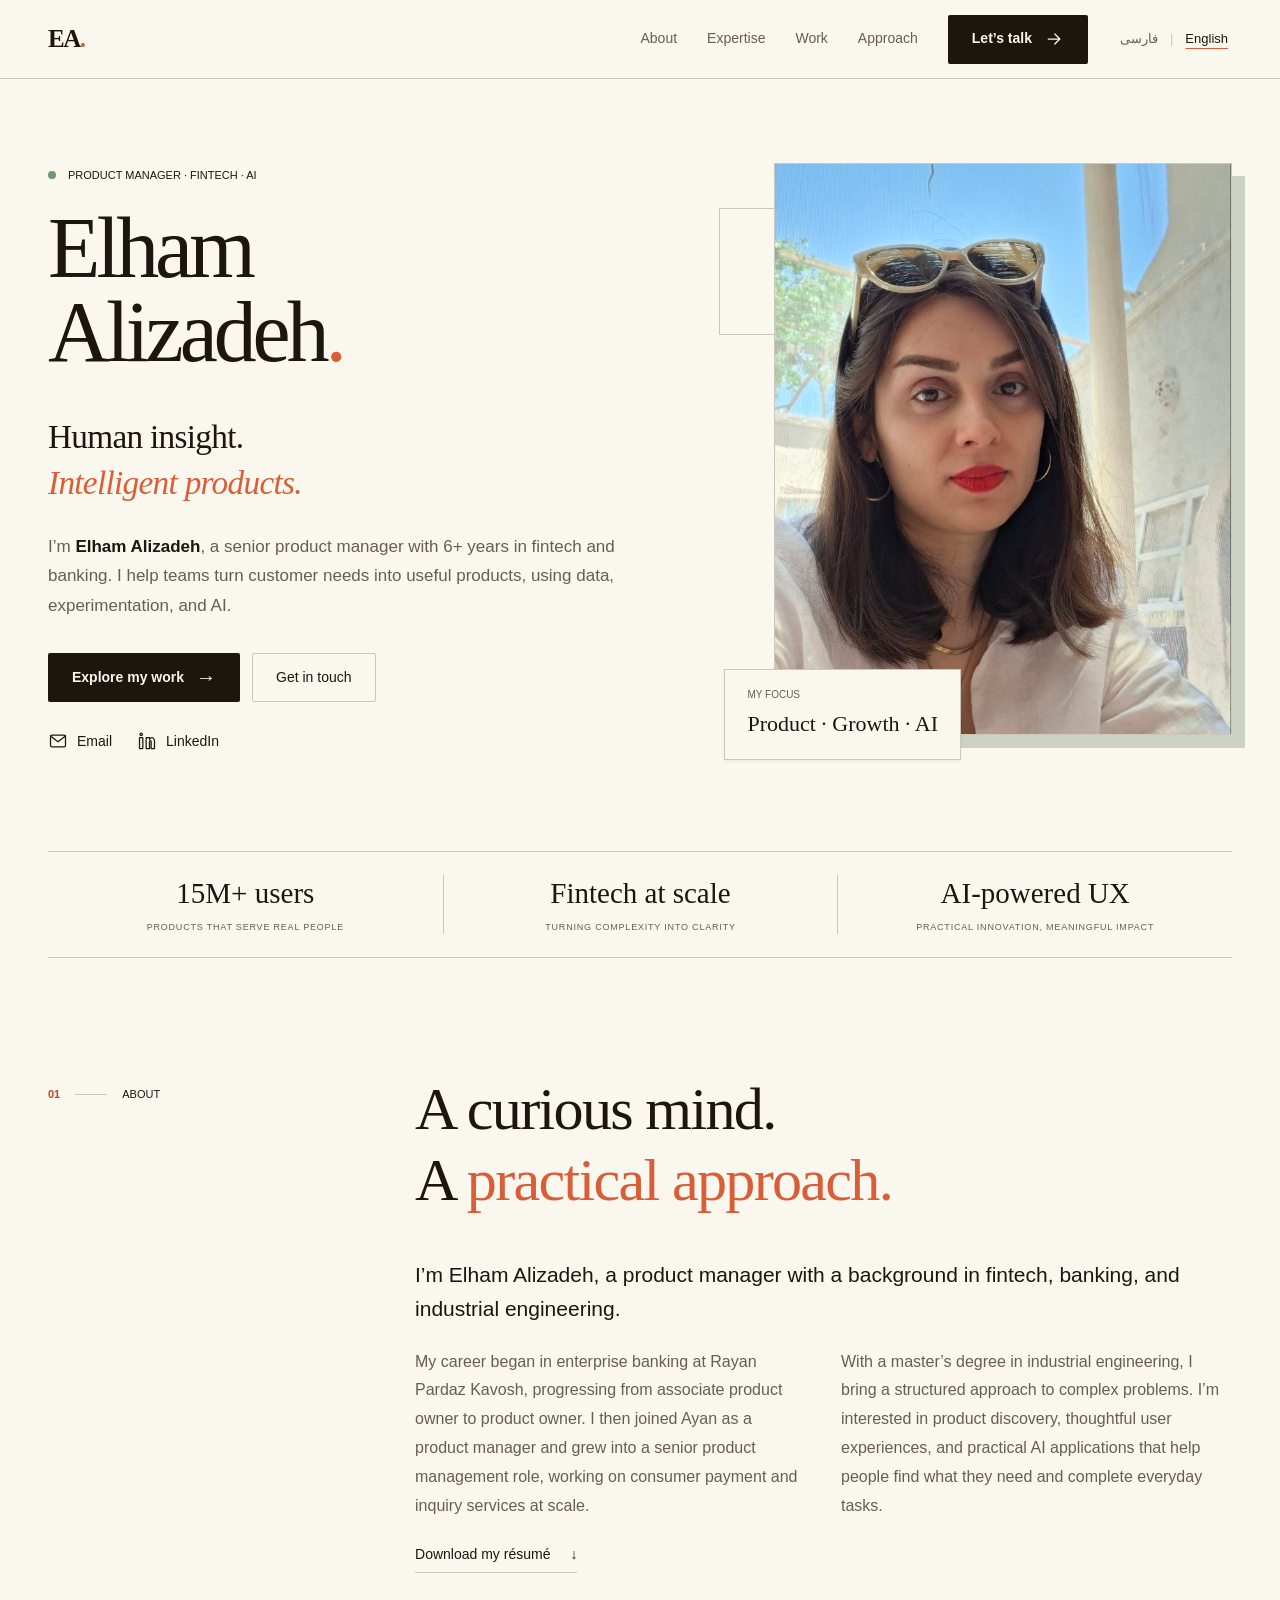
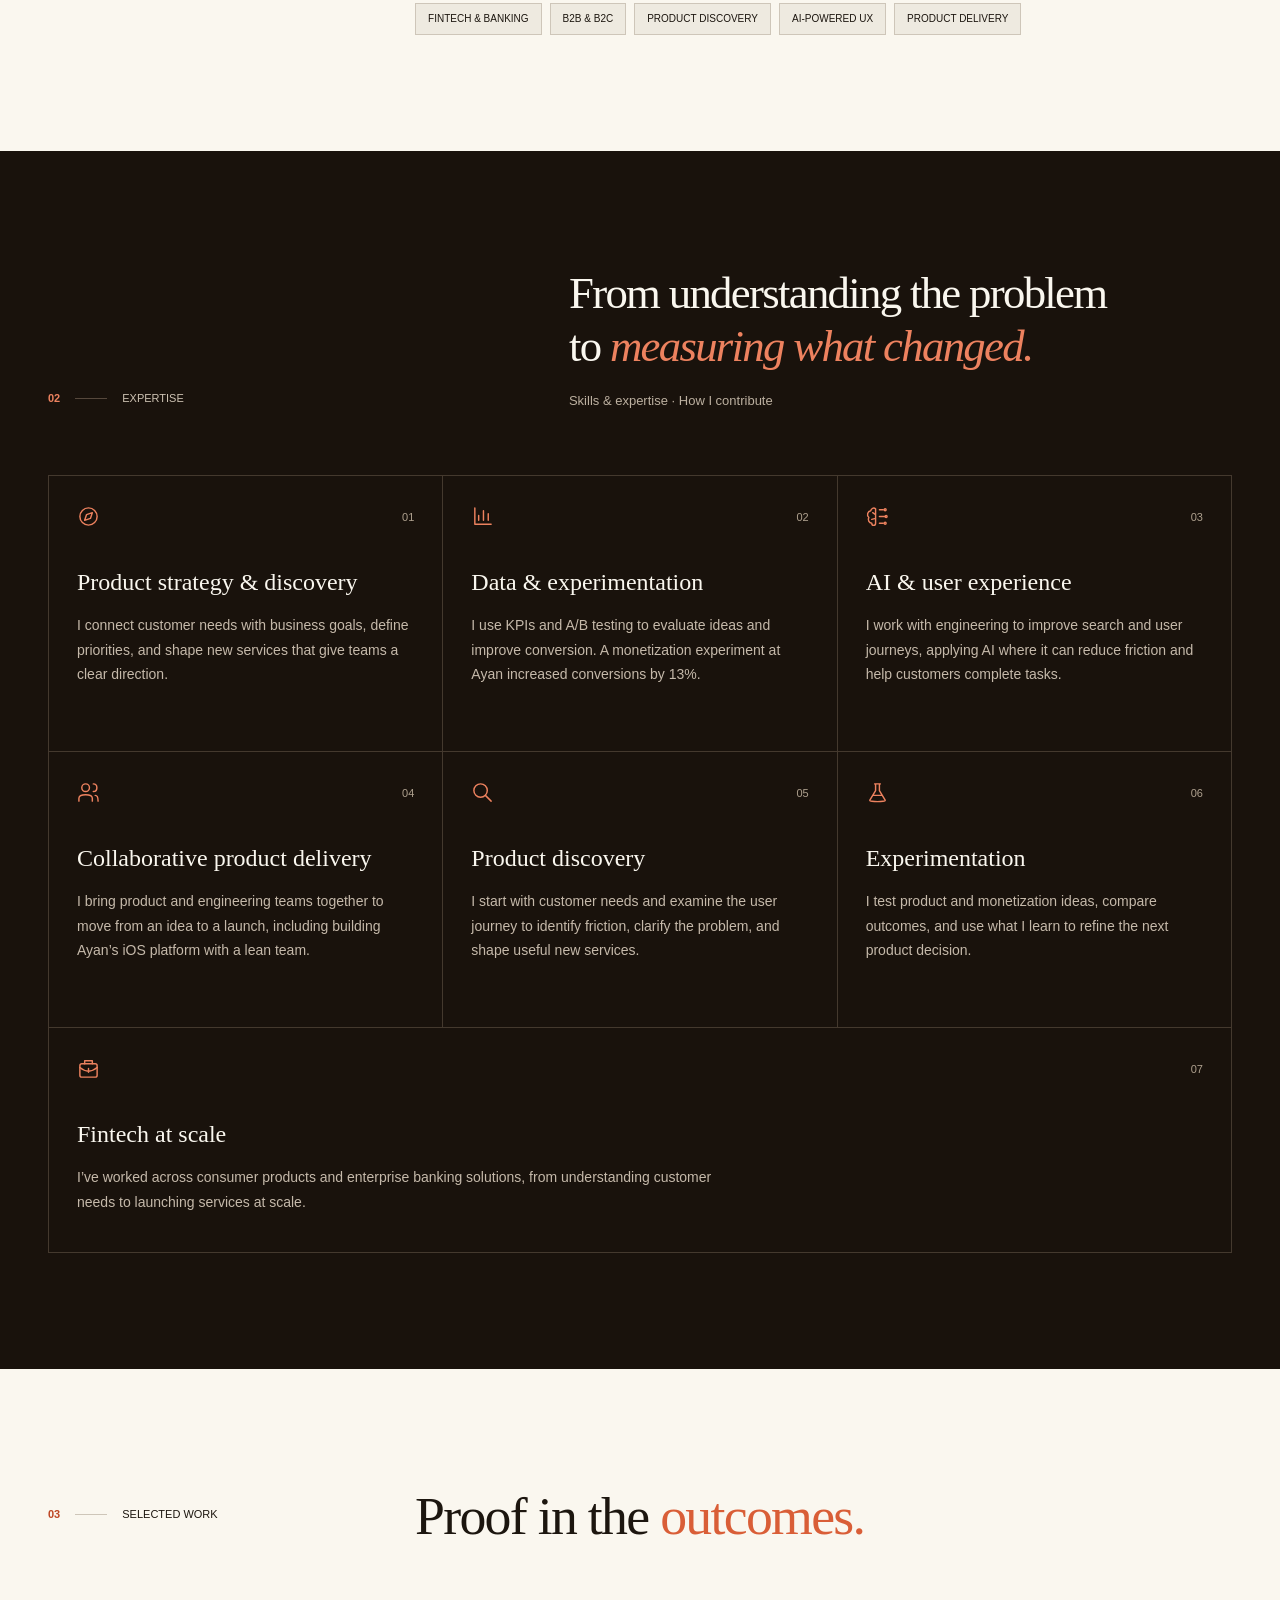
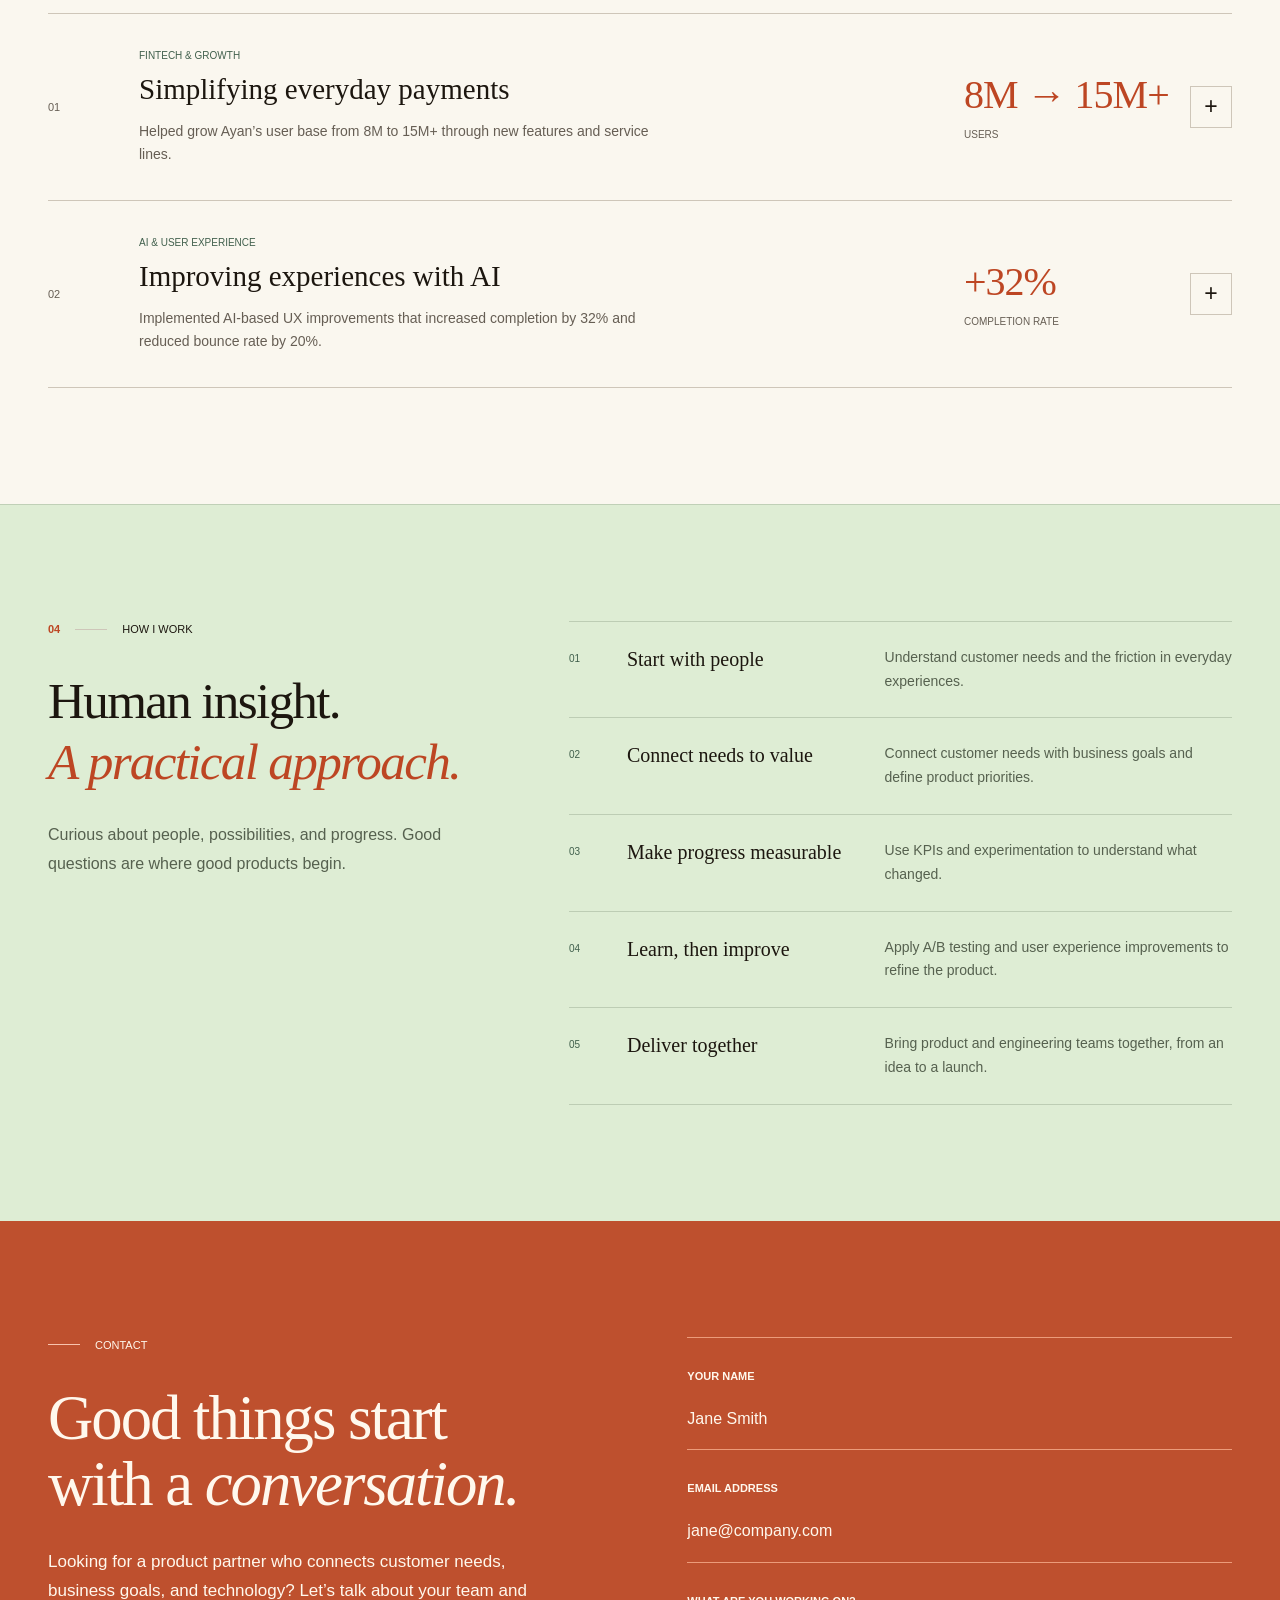
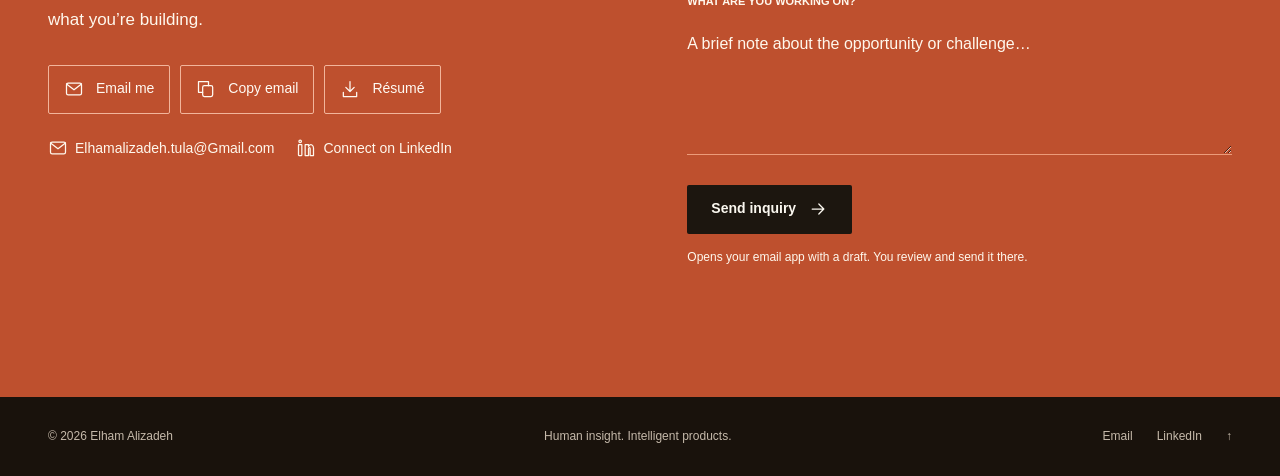
==== commit e0fec3ad: "Add files via upload" ====
--- a/en.html
+++ b/en.html
@@ -35,7 +35,7 @@
         <div><p class="proof-title">15M+ users</p><p class="small-label">Products that serve real people</p></div>
         <div><p class="proof-title">Fintech at scale</p><p class="small-label">Turning complexity into clarity</p></div>
         <div><p class="proof-title">AI-powered UX</p><p class="small-label">Practical innovation, meaningful impact</p></div>
-      </section><section class="about section" id="about" aria-labelledby="about-title"><p class="section-label"><span>01</span><i aria-hidden="true"></i>About</p><div class="about-content"><h2 id="about-title">A curious mind.<br>A <span class="accent">practical approach.</span></h2><div class="about-copy"><p class="large-copy">I’m Elham Alizadeh, a product manager with a background in fintech, banking, and industrial engineering.</p><p>My career began in enterprise banking at Rayan Pardaz Kavosh, progressing from associate product owner to product owner. I then joined Ayan as a product manager and grew into a senior product management role, working on consumer payment and inquiry services at scale.</p><p>With a master’s degree in industrial engineering, I bring a structured approach to complex problems. I’m interested in product discovery, thoughtful user experiences, and practical AI applications that help people find what they need and complete everyday tasks.</p><a class="text-link" href="elham-alizadeh-resume.pdf" download>Download my résumé <span aria-hidden="true">↓</span></a></div><ul class="tags" aria-label="Areas of experience"><li>Fintech &amp; banking</li><li>B2B &amp; B2C</li><li>Product discovery</li><li>AI-powered UX</li><li>Product delivery</li></ul></div></section><section class="skills section" id="skills" aria-labelledby="skills-title"><div class="section-inner"><div class="section-heading"><p class="section-label"><span>02</span><i aria-hidden="true"></i>Expertise</p><div><h2 id="skills-title">From understanding the problem<br>to <em>measuring what changed.</em></h2><p class="section-intro">Skills &amp; expertise · How I contribute</p></div></div><div class="skills-grid"><article><div class="skill-top"><svg class="icon" viewBox="0 0 24 24" fill="none" stroke="currentColor" stroke-width="1.5" stroke-linecap="round" stroke-linejoin="round" aria-hidden="true"><circle cx="12" cy="12" r="9"/><path d="m16 8-2 6-6 2 2-6z"/></svg><span>01</span></div><h3>Product strategy &amp; discovery</h3><p>I connect customer needs with business goals, define priorities, and shape new services that give teams a clear direction.</p></article><article><div class="skill-top"><svg class="icon" viewBox="0 0 24 24" fill="none" stroke="currentColor" stroke-width="1.5" stroke-linecap="round" stroke-linejoin="round" aria-hidden="true"><path d="M4 3v17h17M8 16v-5m5 5V6m5 10V9"/></svg><span>02</span></div><h3>Data &amp; experimentation</h3><p>I use KPIs and A/B testing to evaluate ideas and improve conversion. A monetization experiment at Ayan increased conversions by 13%.</p></article><article><div class="skill-top"><svg class="icon" viewBox="0 0 24 24" fill="none" stroke="currentColor" stroke-width="1.5" stroke-linecap="round" stroke-linejoin="round" aria-hidden="true"><path d="M10 4a3 3 0 0 0-5 2 4 4 0 0 0-2 7 4 4 0 0 0 3 6c0 3 4 3 4 0V4Zm4 1h4m-4 7h6m-6 7h4M7 8l3 2M6 15l4-1"/><circle cx="20" cy="5" r="1"/><circle cx="21" cy="12" r="1"/><circle cx="20" cy="19" r="1"/></svg><span>03</span></div><h3>AI &amp; user experience</h3><p>I work with engineering to improve search and user journeys, applying AI where it can reduce friction and help customers complete tasks.</p></article><article><div class="skill-top"><svg class="icon" viewBox="0 0 24 24" fill="none" stroke="currentColor" stroke-width="1.5" stroke-linecap="round" stroke-linejoin="round" aria-hidden="true"><circle cx="9" cy="7" r="4"/><path d="M2 21v-3c0-5 14-5 14 0v3M17 3c5 0 5 8 0 8m2 4c3 0 3 4 3 6"/></svg><span>04</span></div><h3>Collaborative product delivery</h3><p>I bring product and engineering teams together to move from an idea to a launch, including building Ayan’s iOS platform with a lean team.</p></article><article><div class="skill-top"><svg class="icon" viewBox="0 0 24 24" fill="none" stroke="currentColor" stroke-width="1.5" stroke-linecap="round" stroke-linejoin="round" aria-hidden="true"><circle cx="10" cy="10" r="7"/><path d="m15 15 6 6"/></svg><span>05</span></div><h3>Product discovery</h3><p>I start with customer needs and examine the user journey to identify friction, clarify the problem, and shape useful new services.</p></article><article><div class="skill-top"><svg class="icon" viewBox="0 0 24 24" fill="none" stroke="currentColor" stroke-width="1.5" stroke-linecap="round" stroke-linejoin="round" aria-hidden="true"><path d="M9 3h6m-5 0v7L4 20c-1 2 17 2 16 0l-6-10V3M8 15h8"/></svg><span>06</span></div><h3>Experimentation</h3><p>I test product and monetization ideas, compare outcomes, and use what I learn to refine the next product decision.</p></article><article><div class="skill-top"><svg class="icon" viewBox="0 0 24 24" fill="none" stroke="currentColor" stroke-width="1.5" stroke-linecap="round" stroke-linejoin="round" aria-hidden="true"><rect x="3" y="7" width="18" height="14" rx="2"/><path d="M8 7V4h8v3M3 11c6 5 12 5 18 0m-9 1v4"/></svg><span>07</span></div><h3>Fintech at scale</h3><p>I’ve worked across consumer products and enterprise banking solutions, from understanding customer needs to launching services at scale.</p></article></div></div></section><section class="work section" id="work" aria-labelledby="work-title"><div class="section-heading"><p class="section-label"><span>03</span><i aria-hidden="true"></i>Selected work</p><h2 id="work-title">Proof in the <span class="accent">outcomes.</span></h2></div><div class="project-grid"><article class="project"><details><summary><span class="project-number">01</span><span class="project-overview"><span class="project-category">Fintech & growth</span><span class="project-title">Simplifying everyday payments</span><span class="project-description">Helped grow Ayan’s user base from 8M to 15M+ through new features and service lines.</span></span><span class="project-metric"><strong>8M → 15M+</strong><span>users</span></span><span class="expand-mark" aria-hidden="true">+</span></summary><div class="project-detail"><p>At Ayan, I helped grow the user base from 8M to more than 15M through new features and service lines, and launched an iOS platform with a lean product and engineering team.</p><p><strong>My focus:</strong> product strategy, service discovery, and delivery.</p><p class="result">8M → 15M+ users</p></div></details></article><article class="project"><details><summary><span class="project-number">02</span><span class="project-overview"><span class="project-category">AI & user experience</span><span class="project-title">Improving experiences with AI</span><span class="project-description">Implemented AI-based UX improvements that increased completion by 32% and reduced bounce rate by 20%.</span></span><span class="project-metric"><strong>+32%</strong><span>completion rate</span></span><span class="expand-mark" aria-hidden="true">+</span></summary><div class="project-detail"><p>At Ayan, I implemented AI-based UX enhancements that reduced bounce rate by 20% and increased completion rate by 32%. I also collaborated with engineering to improve search accuracy from 45% to 83%.</p><p><strong>My focus:</strong> user experience, experimentation, and collaboration with engineering.</p><p class="result">+32% completion rate</p></div></details></article></div></section><section class="approach section" id="approach" aria-labelledby="approach-title"><div class="section-inner approach-grid"><div><p class="section-label"><span>04</span><i aria-hidden="true"></i>How I work</p><h2 id="approach-title">Human insight.<br><em>A practical approach.</em></h2><p class="approach-intro">Curious about people, possibilities, and progress. Good questions are where good products begin.</p></div><ol class="approach-list"><li><span>01</span><h3>Start with people</h3><p>Understand customer needs and the friction in everyday experiences.</p></li><li><span>02</span><h3>Connect needs to value</h3><p>Connect customer needs with business goals and define product priorities.</p></li><li><span>03</span><h3>Make progress measurable</h3><p>Use KPIs and experimentation to understand what changed.</p></li><li><span>04</span><h3>Learn, then improve</h3><p>Apply A/B testing and user experience improvements to refine the product.</p></li><li><span>05</span><h3>Deliver together</h3><p>Bring product and engineering teams together, from an idea to a launch.</p></li></ol></div></section><section class="contact section" id="connect" aria-labelledby="contact-title"><div class="section-inner contact-grid"><div class="contact-copy"><p class="section-label"><span></span><i aria-hidden="true"></i>Contact</p><h2 id="contact-title">Good things start<br>with a <em>conversation.</em></h2><p class="contact-intro">Looking for a product partner who connects customer needs, business goals, and technology? Let’s talk about your team and what you’re building.</p><div class="contact-actions"><a class="button button-outline" href="mailto:Elhamalizadeh.tula@Gmail.com"><svg class="icon" viewBox="0 0 24 24" fill="none" stroke="currentColor" stroke-width="1.5" stroke-linecap="round" stroke-linejoin="round" aria-hidden="true"><rect x="3" y="5" width="18" height="14" rx="2"/><path d="m3 6 9 7 9-7"/></svg>Email me</a><button class="button button-outline" id="copy-email" type="button" hidden><svg class="icon" viewBox="0 0 24 24" fill="none" stroke="currentColor" stroke-width="1.5" stroke-linecap="round" stroke-linejoin="round" aria-hidden="true"><rect x="8" y="8" width="12" height="13" rx="2"/><path d="M15 8V3H3v13h5"/></svg><span>Copy email</span></button><a class="button button-outline" href="elham-alizadeh-resume.pdf" download><svg class="icon" viewBox="0 0 24 24" fill="none" stroke="currentColor" stroke-width="1.5" stroke-linecap="round" stroke-linejoin="round" aria-hidden="true"><path d="M12 3v12m-5-5 5 5 5-5M4 16v5h16v-5"/></svg>Résumé</a></div><div class="contact-links"><a href="mailto:Elhamalizadeh.tula@Gmail.com">Elhamalizadeh.tula@Gmail.com</a><a href="https://www.linkedin.com/in/elham-alizadeh-a45ab913a" target="_blank" rel="noopener noreferrer"><svg class="icon" viewBox="0 0 24 24" fill="none" stroke="currentColor" stroke-width="1.5" stroke-linecap="round" stroke-linejoin="round" aria-hidden="true"><rect x="3" y="8" width="4" height="13" rx=".5"/><circle cx="5" cy="4" r="1.5"/><path d="M11 21V8h4v2c3-4 6-1 6 2v9h-4v-8c0-2-2-2-2 0v8z"/></svg>Connect on LinkedIn</a></div><p id="copy-status" role="status" class="copy-status"></p></div><form class="inquiry-form" id="inquiry-form" hidden><label for="inquiry-name">Your name</label><input id="inquiry-name" name="name" autocomplete="name" placeholder="Jane Smith" required maxlength="100"><label for="inquiry-email">Email address</label><input id="inquiry-email" name="email" type="email" autocomplete="email" placeholder="jane@company.com" required maxlength="254"><label for="inquiry-message">What are you working on?</label><textarea id="inquiry-message" name="message" placeholder="A brief note about the opportunity or challenge…" required maxlength="3000" rows="4"></textarea><button class="button button-primary" type="submit">Send inquiry <svg class="icon" viewBox="0 0 24 24" fill="none" stroke="currentColor" stroke-width="1.5" stroke-linecap="round" stroke-linejoin="round" aria-hidden="true"><path d="M5 12h14m-6-6 6 6-6 6"/></svg></button><p class="form-note">Opens your email app with a draft. You review and send it there.</p><p id="form-status" role="status"></p></form></div></section></main>
+      </section><section class="about section" id="about" aria-labelledby="about-title"><p class="section-label"><span>01</span><i aria-hidden="true"></i>About</p><div class="about-content"><h2 id="about-title">A curious mind.<br>A <span class="accent">practical approach.</span></h2><div class="about-copy"><p class="large-copy">I’m Elham Alizadeh, a product manager with a background in fintech, banking, and industrial engineering.</p><p>My career began in enterprise banking at Rayan Pardaz Kavosh, progressing from associate product owner to product owner. I then joined Ayan as a product manager and grew into a senior product management role, working on consumer payment and inquiry services at scale.</p><p>With a master’s degree in industrial engineering, I bring a structured approach to complex problems. I’m interested in product discovery, thoughtful user experiences, and practical AI applications that help people find what they need and complete everyday tasks.</p><a class="text-link" href="elham-alizadeh-resume.pdf" download>Download my résumé <span aria-hidden="true">↓</span></a></div><ul class="tags" aria-label="Areas of experience"><li>Fintech &amp; banking</li><li>B2B &amp; B2C</li><li>Product discovery</li><li>AI-powered UX</li><li>Product delivery</li></ul></div></section><section class="skills section" id="skills" aria-labelledby="skills-title"><div class="section-inner"><div class="section-heading"><p class="section-label"><span>02</span><i aria-hidden="true"></i>Expertise</p><div><h2 id="skills-title">From understanding the problem<br>to <em>measuring what changed.</em></h2><p class="section-intro">Skills &amp; expertise · How I contribute</p></div></div><div class="skills-grid"><article><div class="skill-top"><svg class="icon" viewBox="0 0 24 24" fill="none" stroke="currentColor" stroke-width="1.5" stroke-linecap="round" stroke-linejoin="round" aria-hidden="true"><circle cx="12" cy="12" r="9"/><path d="m16 8-2 6-6 2 2-6z"/></svg><span>01</span></div><h3>Product strategy &amp; discovery</h3><p>I connect customer needs with business goals, define priorities, and shape new services that give teams a clear direction.</p></article><article><div class="skill-top"><svg class="icon" viewBox="0 0 24 24" fill="none" stroke="currentColor" stroke-width="1.5" stroke-linecap="round" stroke-linejoin="round" aria-hidden="true"><path d="M4 3v17h17M8 16v-5m5 5V6m5 10V9"/></svg><span>02</span></div><h3>Data &amp; experimentation</h3><p>I use KPIs and A/B testing to evaluate ideas and improve conversion. A monetization experiment at Ayan increased conversions by 13%.</p></article><article><div class="skill-top"><svg class="icon" viewBox="0 0 24 24" fill="none" stroke="currentColor" stroke-width="1.5" stroke-linecap="round" stroke-linejoin="round" aria-hidden="true"><path d="M10 4a3 3 0 0 0-5 2 4 4 0 0 0-2 7 4 4 0 0 0 3 6c0 3 4 3 4 0V4Zm4 1h4m-4 7h6m-6 7h4M7 8l3 2M6 15l4-1"/><circle cx="20" cy="5" r="1"/><circle cx="21" cy="12" r="1"/><circle cx="20" cy="19" r="1"/></svg><span>03</span></div><h3>AI &amp; user experience</h3><p>I work with engineering to improve search and user journeys, applying AI where it can reduce friction and help customers complete tasks.</p></article><article><div class="skill-top"><svg class="icon" viewBox="0 0 24 24" fill="none" stroke="currentColor" stroke-width="1.5" stroke-linecap="round" stroke-linejoin="round" aria-hidden="true"><circle cx="9" cy="7" r="4"/><path d="M2 21v-3c0-5 14-5 14 0v3M17 3c5 0 5 8 0 8m2 4c3 0 3 4 3 6"/></svg><span>04</span></div><h3>Collaborative product delivery</h3><p>I bring product and engineering teams together to move from an idea to a launch, including building Ayan’s iOS platform with a lean team.</p></article><article><div class="skill-top"><svg class="icon" viewBox="0 0 24 24" fill="none" stroke="currentColor" stroke-width="1.5" stroke-linecap="round" stroke-linejoin="round" aria-hidden="true"><circle cx="10" cy="10" r="7"/><path d="m15 15 6 6"/></svg><span>05</span></div><h3>Product discovery</h3><p>I start with customer needs and examine the user journey to identify friction, clarify the problem, and shape useful new services.</p></article><article><div class="skill-top"><svg class="icon" viewBox="0 0 24 24" fill="none" stroke="currentColor" stroke-width="1.5" stroke-linecap="round" stroke-linejoin="round" aria-hidden="true"><path d="M9 3h6m-5 0v7L4 20c-1 2 17 2 16 0l-6-10V3M8 15h8"/></svg><span>06</span></div><h3>Experimentation</h3><p>I test product and monetization ideas, compare outcomes, and use what I learn to refine the next product decision.</p></article><article><div class="skill-top"><svg class="icon" viewBox="0 0 24 24" fill="none" stroke="currentColor" stroke-width="1.5" stroke-linecap="round" stroke-linejoin="round" aria-hidden="true"><rect x="3" y="7" width="18" height="14" rx="2"/><path d="M8 7V4h8v3M3 11c6 5 12 5 18 0m-9 1v4"/></svg><span>07</span></div><h3>Fintech at scale</h3><p>I’ve worked across consumer products and enterprise banking solutions, from understanding customer needs to launching services at scale.</p></article></div></div></section><section class="work section" id="work" aria-labelledby="work-title"><div class="section-heading"><p class="section-label"><span>03</span><i aria-hidden="true"></i>Selected work</p><h2 id="work-title">Proof in the <span class="accent">outcomes.</span></h2></div><div class="project-grid"><article class="project"><details><summary><span class="project-number">01</span><span class="project-overview"><span class="project-category">Fintech & growth</span><span class="project-title">Simplifying everyday payments</span><span class="project-description">Helped grow Ayan’s user base from 8M to 15M+ through new features and service lines.</span></span><span class="project-metric"><strong>8M → 15M+</strong><span>users</span></span><span class="expand-mark" aria-hidden="true">+</span></summary><div class="project-detail"><p>At Ayan, I helped grow the user base from 8M to more than 15M through new features and service lines, and launched an iOS platform with a lean product and engineering team.</p><p><strong>My focus:</strong> product strategy, service discovery, and delivery.</p><p class="result">8M → 15M+ users</p></div></details></article><article class="project"><details><summary><span class="project-number">02</span><span class="project-overview"><span class="project-category">AI & user experience</span><span class="project-title">Improving experiences with AI</span><span class="project-description">Implemented AI-based UX improvements that increased completion by 32% and reduced bounce rate by 20%.</span></span><span class="project-metric"><strong>+32%</strong><span>completion rate</span></span><span class="expand-mark" aria-hidden="true">+</span></summary><div class="project-detail"><p>At Ayan, I implemented AI-based UX enhancements that reduced bounce rate by 20% and increased completion rate by 32%. I also collaborated with engineering to improve search accuracy from 45% to 83%.</p><p><strong>My focus:</strong> user experience, experimentation, and collaboration with engineering.</p><p class="result">+32% completion rate</p></div></details></article></div></section><section class="approach section" id="approach" aria-labelledby="approach-title"><div class="section-inner approach-grid"><div><p class="section-label"><span>04</span><i aria-hidden="true"></i>How I work</p><h2 id="approach-title">Human insight.<br><em>A practical approach.</em></h2><p class="approach-intro">Curious about people, possibilities, and progress. Good questions are where good products begin.</p></div><ol class="approach-list"><li><span>01</span><h3>Start with people</h3><p>Understand customer needs and the friction in everyday experiences.</p></li><li><span>02</span><h3>Connect needs to value</h3><p>Connect customer needs with business goals and define product priorities.</p></li><li><span>03</span><h3>Make progress measurable</h3><p>Use KPIs and experimentation to understand what changed.</p></li><li><span>04</span><h3>Learn, then improve</h3><p>Apply A/B testing and user experience improvements to refine the product.</p></li><li><span>05</span><h3>Deliver together</h3><p>Bring product and engineering teams together, from an idea to a launch.</p></li></ol></div></section><section class="contact section" id="connect" aria-labelledby="contact-title"><div class="section-inner contact-grid"><div class="contact-copy"><p class="section-label"><span></span><i aria-hidden="true"></i>Contact</p><h2 id="contact-title">Good things start<br>with a <em>conversation.</em></h2><p class="contact-intro">Looking for a product partner who connects customer needs, business goals, and technology? Let’s talk about your team and what you’re building.</p><div class="contact-actions"><a class="button button-outline" href="mailto:Elhamalizadeh.tula@Gmail.com"><svg class="icon" viewBox="0 0 24 24" fill="none" stroke="currentColor" stroke-width="1.5" stroke-linecap="round" stroke-linejoin="round" aria-hidden="true"><rect x="3" y="5" width="18" height="14" rx="2"/><path d="m3 6 9 7 9-7"/></svg>Email me</a><button class="button button-outline" id="copy-email" type="button" hidden><svg class="icon" viewBox="0 0 24 24" fill="none" stroke="currentColor" stroke-width="1.5" stroke-linecap="round" stroke-linejoin="round" aria-hidden="true"><rect x="8" y="8" width="12" height="13" rx="2"/><path d="M15 8V3H3v13h5"/></svg><span>Copy email</span></button><a class="button button-outline" href="elham-alizadeh-resume.pdf" download><svg class="icon" viewBox="0 0 24 24" fill="none" stroke="currentColor" stroke-width="1.5" stroke-linecap="round" stroke-linejoin="round" aria-hidden="true"><path d="M12 3v12m-5-5 5 5 5-5M4 16v5h16v-5"/></svg>Résumé</a></div><div class="contact-links"><a href="mailto:Elhamalizadeh.tula@Gmail.com"><svg class="icon" viewBox="0 0 24 24" fill="none" stroke="currentColor" stroke-width="1.5" stroke-linecap="round" stroke-linejoin="round" aria-hidden="true"><rect x="3" y="5" width="18" height="14" rx="2"/><path d="m3 6 9 7 9-7"/></svg>Elhamalizadeh.tula@Gmail.com</a><a href="https://www.linkedin.com/in/elham-alizadeh-a45ab913a" target="_blank" rel="noopener noreferrer"><svg class="icon" viewBox="0 0 24 24" fill="none" stroke="currentColor" stroke-width="1.5" stroke-linecap="round" stroke-linejoin="round" aria-hidden="true"><rect x="3" y="8" width="4" height="13" rx=".5"/><circle cx="5" cy="4" r="1.5"/><path d="M11 21V8h4v2c3-4 6-1 6 2v9h-4v-8c0-2-2-2-2 0v8z"/></svg>Connect on LinkedIn</a></div><p id="copy-status" role="status" class="copy-status"></p></div><form class="inquiry-form" id="inquiry-form" hidden><label for="inquiry-name">Your name</label><input id="inquiry-name" name="name" autocomplete="name" placeholder="Jane Smith" required maxlength="100"><label for="inquiry-email">Email address</label><input id="inquiry-email" name="email" type="email" autocomplete="email" placeholder="jane@company.com" required maxlength="254"><label for="inquiry-message">What are you working on?</label><textarea id="inquiry-message" name="message" placeholder="A brief note about the opportunity or challenge…" required maxlength="3000" rows="4"></textarea><button class="button button-primary" type="submit">Send inquiry <svg class="icon" viewBox="0 0 24 24" fill="none" stroke="currentColor" stroke-width="1.5" stroke-linecap="round" stroke-linejoin="round" aria-hidden="true"><path d="M5 12h14m-6-6 6 6-6 6"/></svg></button><p class="form-note">Opens your email app with a draft. You review and send it there.</p><p id="form-status" role="status"></p></form></div></section></main>
     <footer><div class="footer-inner"><span>© <span id="year">2026</span> Elham Alizadeh</span><p>Human insight. Intelligent products.</p><div><a href="mailto:Elhamalizadeh.tula@Gmail.com">Email</a><a href="https://www.linkedin.com/in/elham-alizadeh-a45ab913a" target="_blank" rel="noopener noreferrer">LinkedIn</a><a href="#home" aria-label="Back to top">↑</a></div></div></footer>
   </div>
 </body>
--- a/styles.css
+++ b/styles.css
@@ -205,3 +205,12 @@
 .header-inner>nav{margin-inline-start:auto}
 @media(min-width:601px) and (max-width:900px){.header-inner{gap:14px}.header-inner>nav{gap:13px}.header-inner nav .button{padding-inline:12px}.language-switch{font-size:12px;gap:5px}}
 @media(max-width:600px){.language-switch{order:1;margin-inline-start:auto;margin-inline-end:14px}.header-inner>.menu-toggle{order:2}.header-inner>nav{order:3;margin-inline-start:0}}
+
+/* Persian-only refinements; the English layout remains unchanged. */
+html[lang="fa"] h1 { direction: rtl; letter-spacing: normal; line-height: 1.15; }
+html[lang="fa"] .header-inner>nav { margin-inline-start: 0; margin-inline-end: auto; }
+@media(max-width:600px){
+ html[lang="fa"] .header-inner>.menu-toggle{order:0}
+ html[lang="fa"] .language-switch{order:1;margin-inline-start:auto;margin-inline-end:0}
+ html[lang="fa"] .header-inner>nav{order:3;margin-inline-end:0}
+}
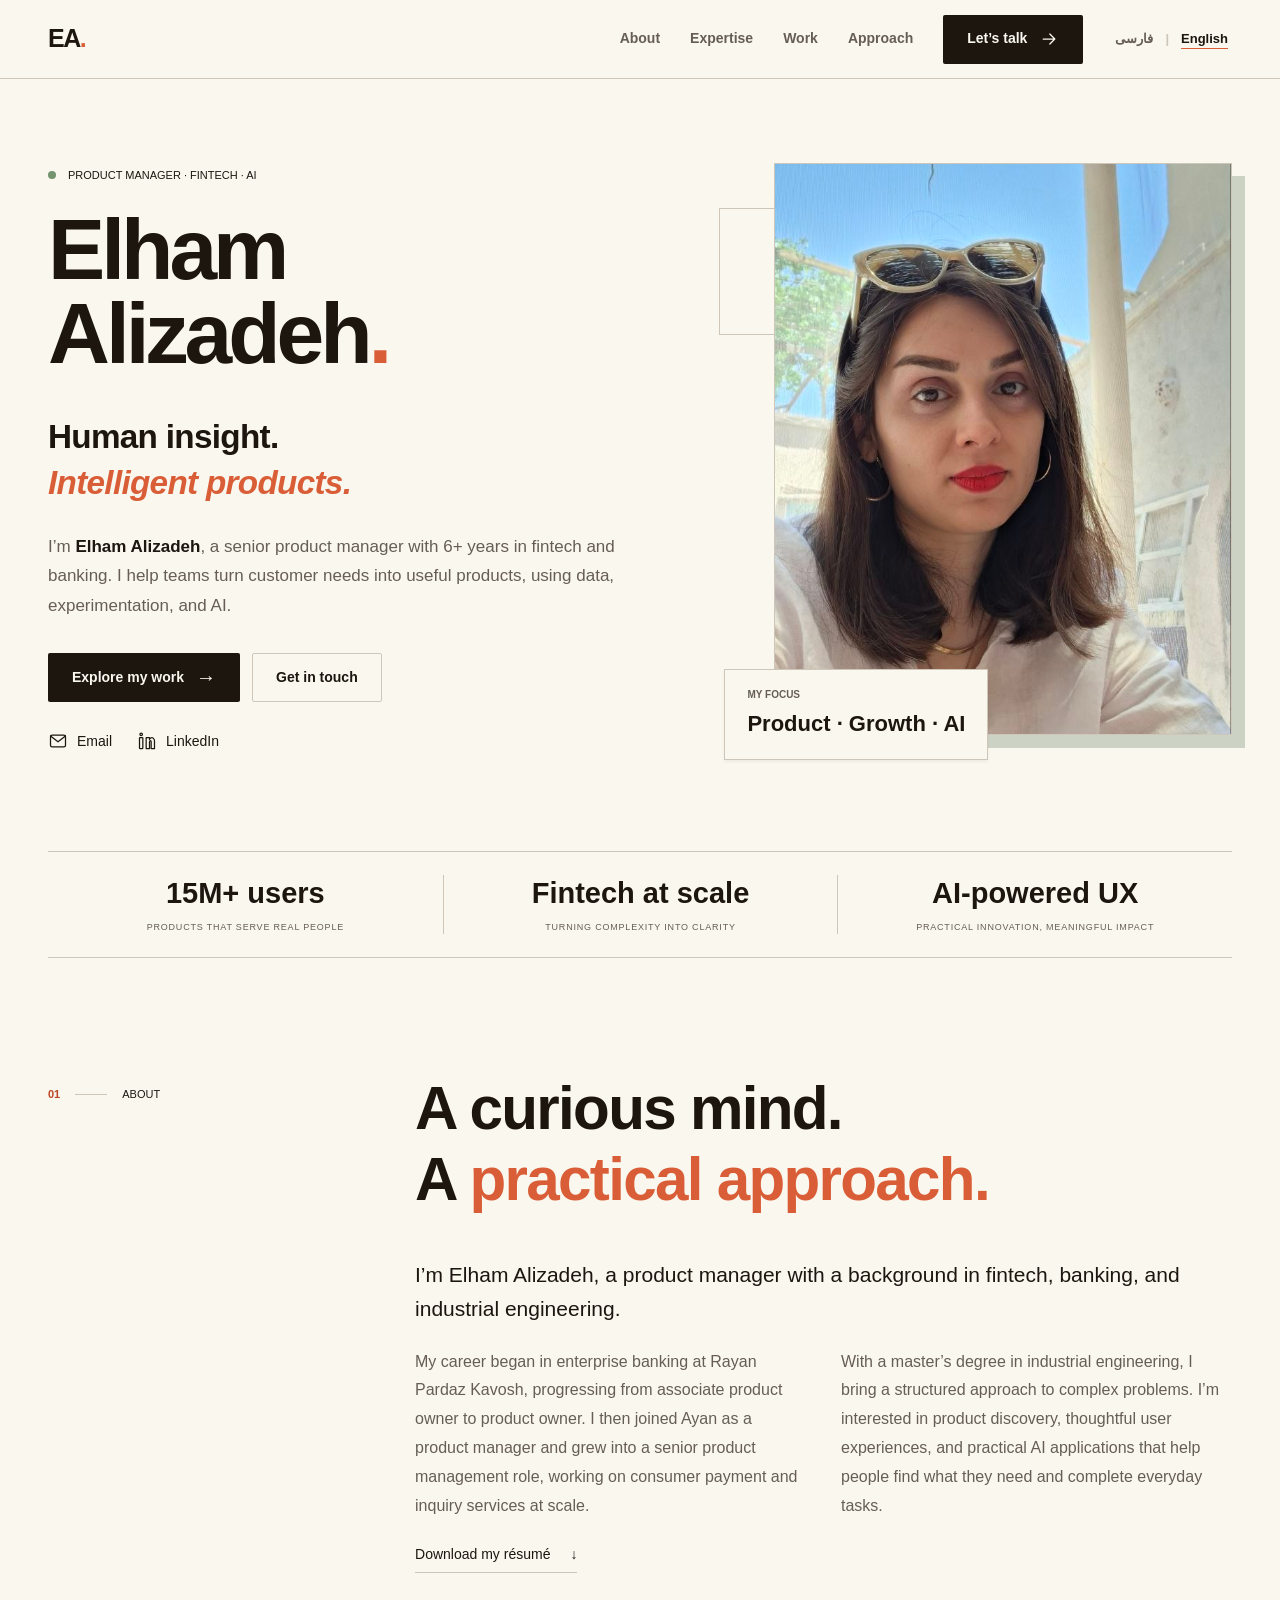
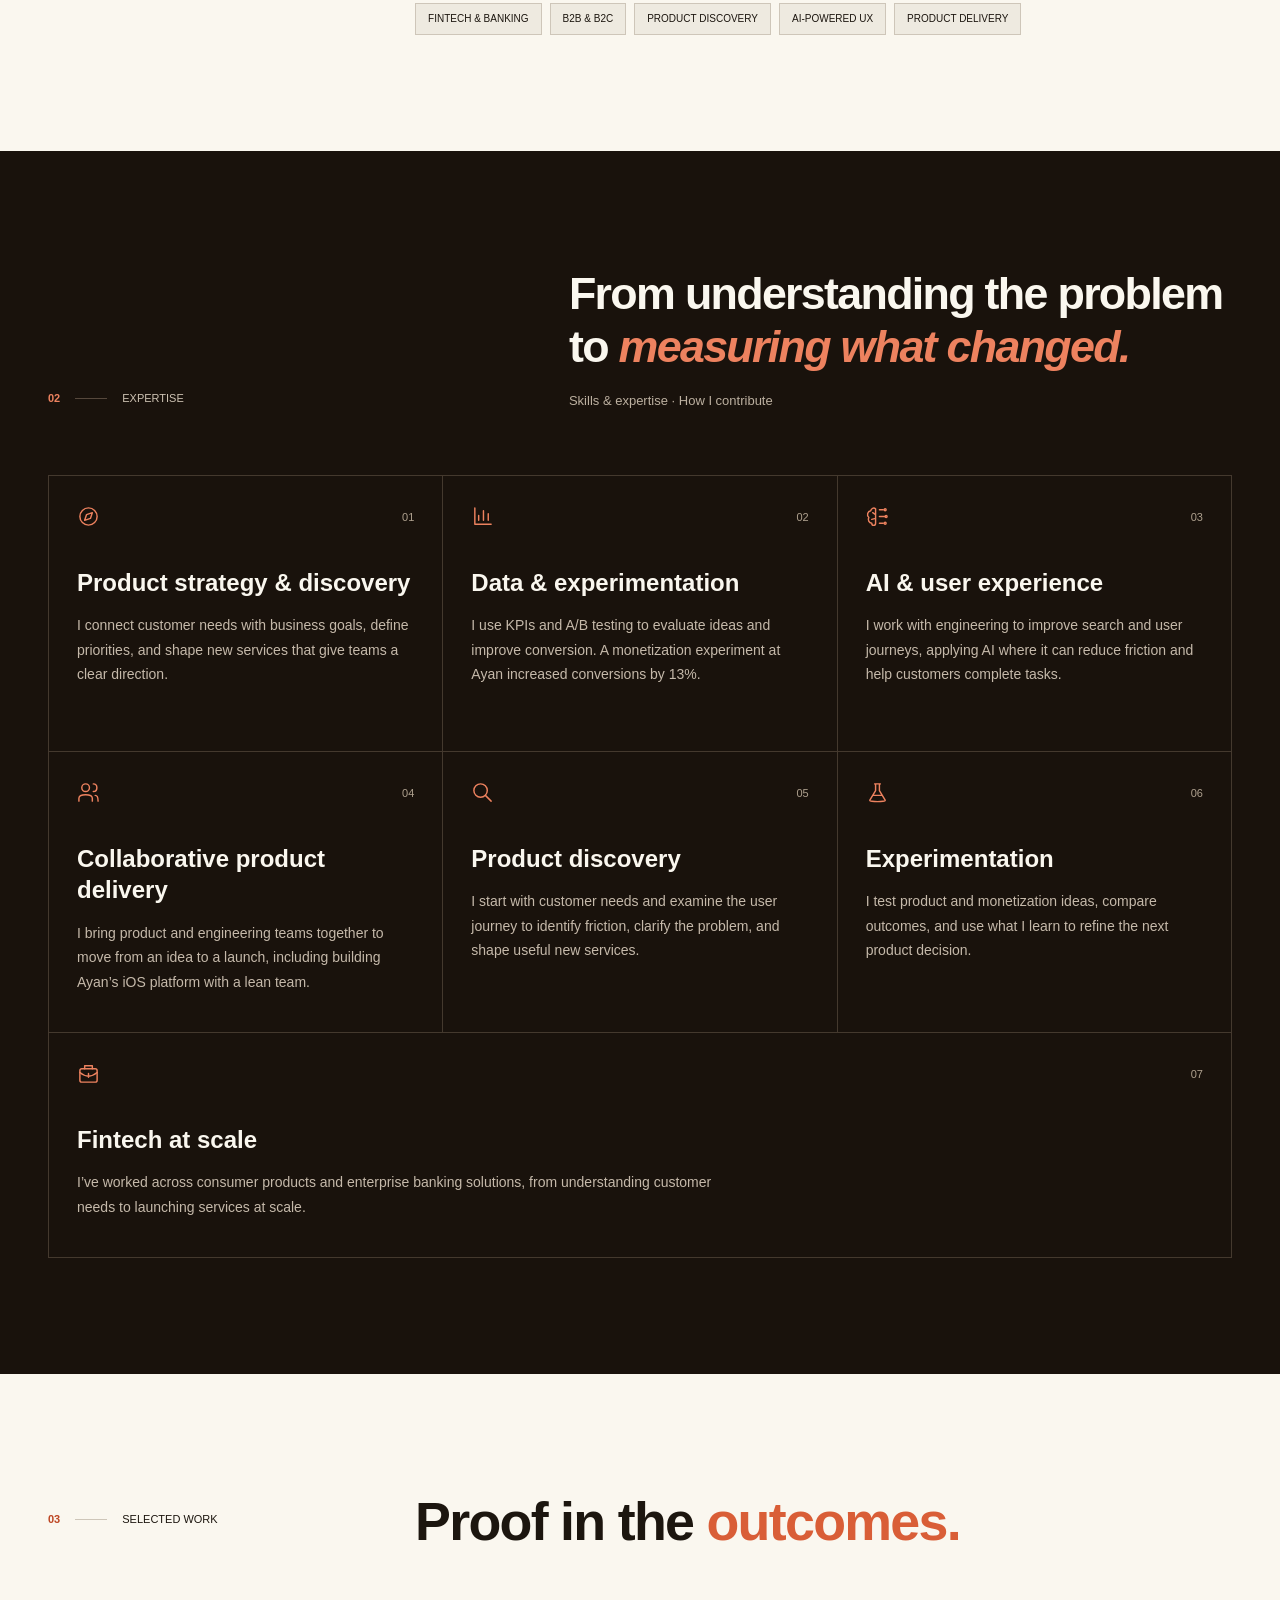
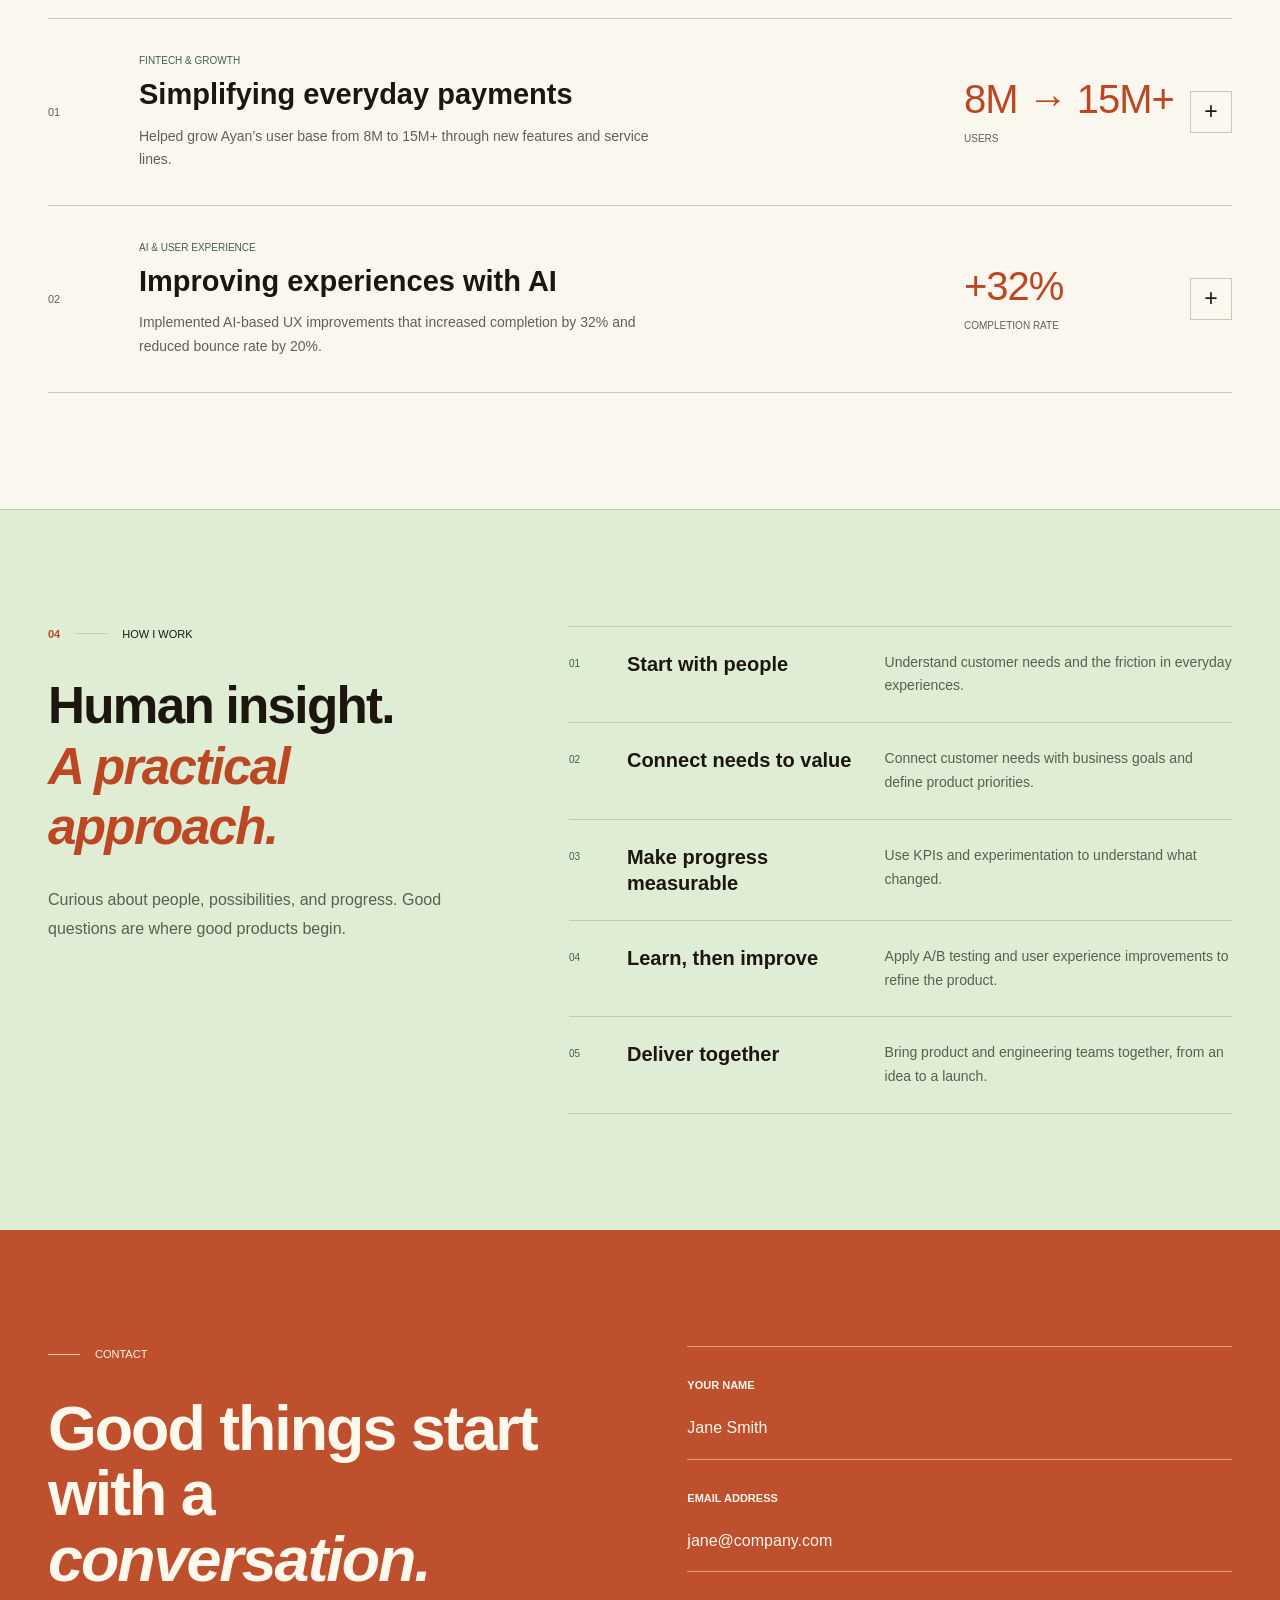
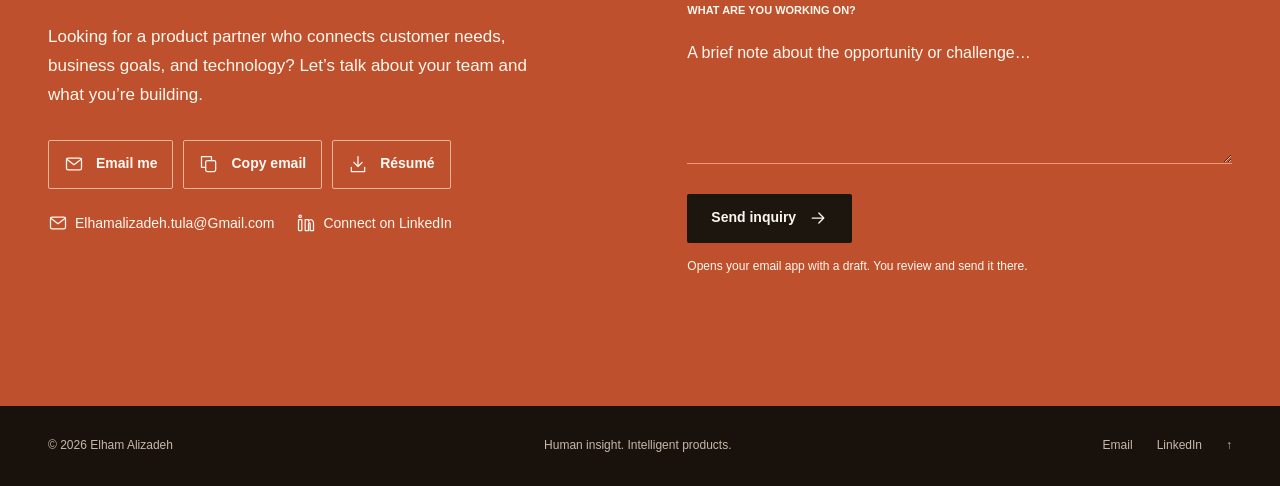
==== commit 905e2982: "Add files via upload" ====
--- a/en.html
+++ b/en.html
@@ -11,6 +11,7 @@
   <title>Elham Alizadeh — Product Manager</title>
   <link rel="icon" href="favicon.svg" type="image/svg+xml">
   <link rel="stylesheet" href="styles.css?v=bilingual1">
+  <link rel="stylesheet" href="styles-en.css?v=inter1">
   <script src="script-en.js?v=bilingual1" defer></script>
   <link rel="alternate" hreflang="fa" href="index.html">
   <link rel="alternate" hreflang="en" href="en.html">
--- a/styles.css
+++ b/styles.css
@@ -214,3 +214,45 @@
  html[lang="fa"] .language-switch{order:1;margin-inline-start:auto;margin-inline-end:0}
  html[lang="fa"] .header-inner>nav{order:3;margin-inline-end:0}
 }
+
+/* Self-hosted Vazirmatn: Arabic-script glyphs only; Latin typography stays intact. */
+@font-face {
+  font-family: "Vazirmatn";
+  src: url("fonts/Vazirmatn-Regular.woff2") format("woff2");
+  font-style: normal;
+  font-weight: 400;
+  font-display: swap;
+  unicode-range: U+0600-06FF,U+0750-077F,U+0870-089F,U+08A0-08FF,U+200C-200D,U+FB50-FDFF,U+FE70-FEFF;
+}
+@font-face {
+  font-family: "Vazirmatn";
+  src: url("fonts/Vazirmatn-SemiBold.woff2") format("woff2");
+  font-style: normal;
+  font-weight: 600;
+  font-display: swap;
+  unicode-range: U+0600-06FF,U+0750-077F,U+0870-089F,U+08A0-08FF,U+200C-200D,U+FB50-FDFF,U+FE70-FEFF;
+}
+@font-face {
+  font-family: "Vazirmatn";
+  src: url("fonts/Vazirmatn-Bold.woff2") format("woff2");
+  font-style: normal;
+  font-weight: 700;
+  font-display: swap;
+  unicode-range: U+0600-06FF,U+0750-077F,U+0870-089F,U+08A0-08FF,U+200C-200D,U+FB50-FDFF,U+FE70-FEFF;
+}
+@font-face {
+  font-family: "Vazirmatn";
+  src: url("fonts/Vazirmatn-ExtraBold.woff2") format("woff2");
+  font-style: normal;
+  font-weight: 800;
+  font-display: swap;
+  unicode-range: U+0600-06FF,U+0750-077F,U+0870-089F,U+08A0-08FF,U+200C-200D,U+FB50-FDFF,U+FE70-FEFF;
+}
+html[lang="fa"] {
+  --serif: "Vazirmatn", Georgia, "Times New Roman", serif;
+  --sans: "Vazirmatn", "Segoe UI", Arial, sans-serif;
+}
+html[lang="fa"] body { font-weight: 400; }
+html[lang="fa"] :is(h1,h2) { font-weight: 800; }
+html[lang="fa"] :is(h3,.hero-statement,.project-title,.proof-title,.portrait figcaption,.project-detail .result) { font-weight: 700; }
+html[lang="fa"] :is(.button,.menu-toggle,.language-switch,nav>a:not(.button),.section-label,.eyebrow,.inquiry-form label) { font-weight: 600; }
--- a/styles-en.css
+++ b/styles-en.css
@@ -0,0 +1,23 @@
+/* English-only typography. Shared design and Persian styles stay unchanged. */
+@font-face {
+  font-family: "Inter";
+  src: url("fonts/InterVariable.woff2") format("woff2");
+  font-style: normal;
+  font-weight: 100 900;
+  font-display: swap;
+}
+@font-face {
+  font-family: "Inter";
+  src: url("fonts/InterVariable-Italic.woff2") format("woff2");
+  font-style: italic;
+  font-weight: 100 900;
+  font-display: swap;
+}
+html[lang="en"] {
+  --serif: "Inter", "Segoe UI", Arial, sans-serif;
+  --sans: "Inter", "Segoe UI", Arial, sans-serif;
+}
+html[lang="en"] body { font-weight: 400; }
+html[lang="en"] :is(h1,h2) { font-weight: 700; }
+html[lang="en"] :is(h3,.hero-statement,.project-title,.proof-title,.portrait figcaption,.project-detail .result) { font-weight: 600; }
+html[lang="en"] :is(.button,.menu-toggle,.language-switch,nav>a:not(.button)) { font-weight: 600; }
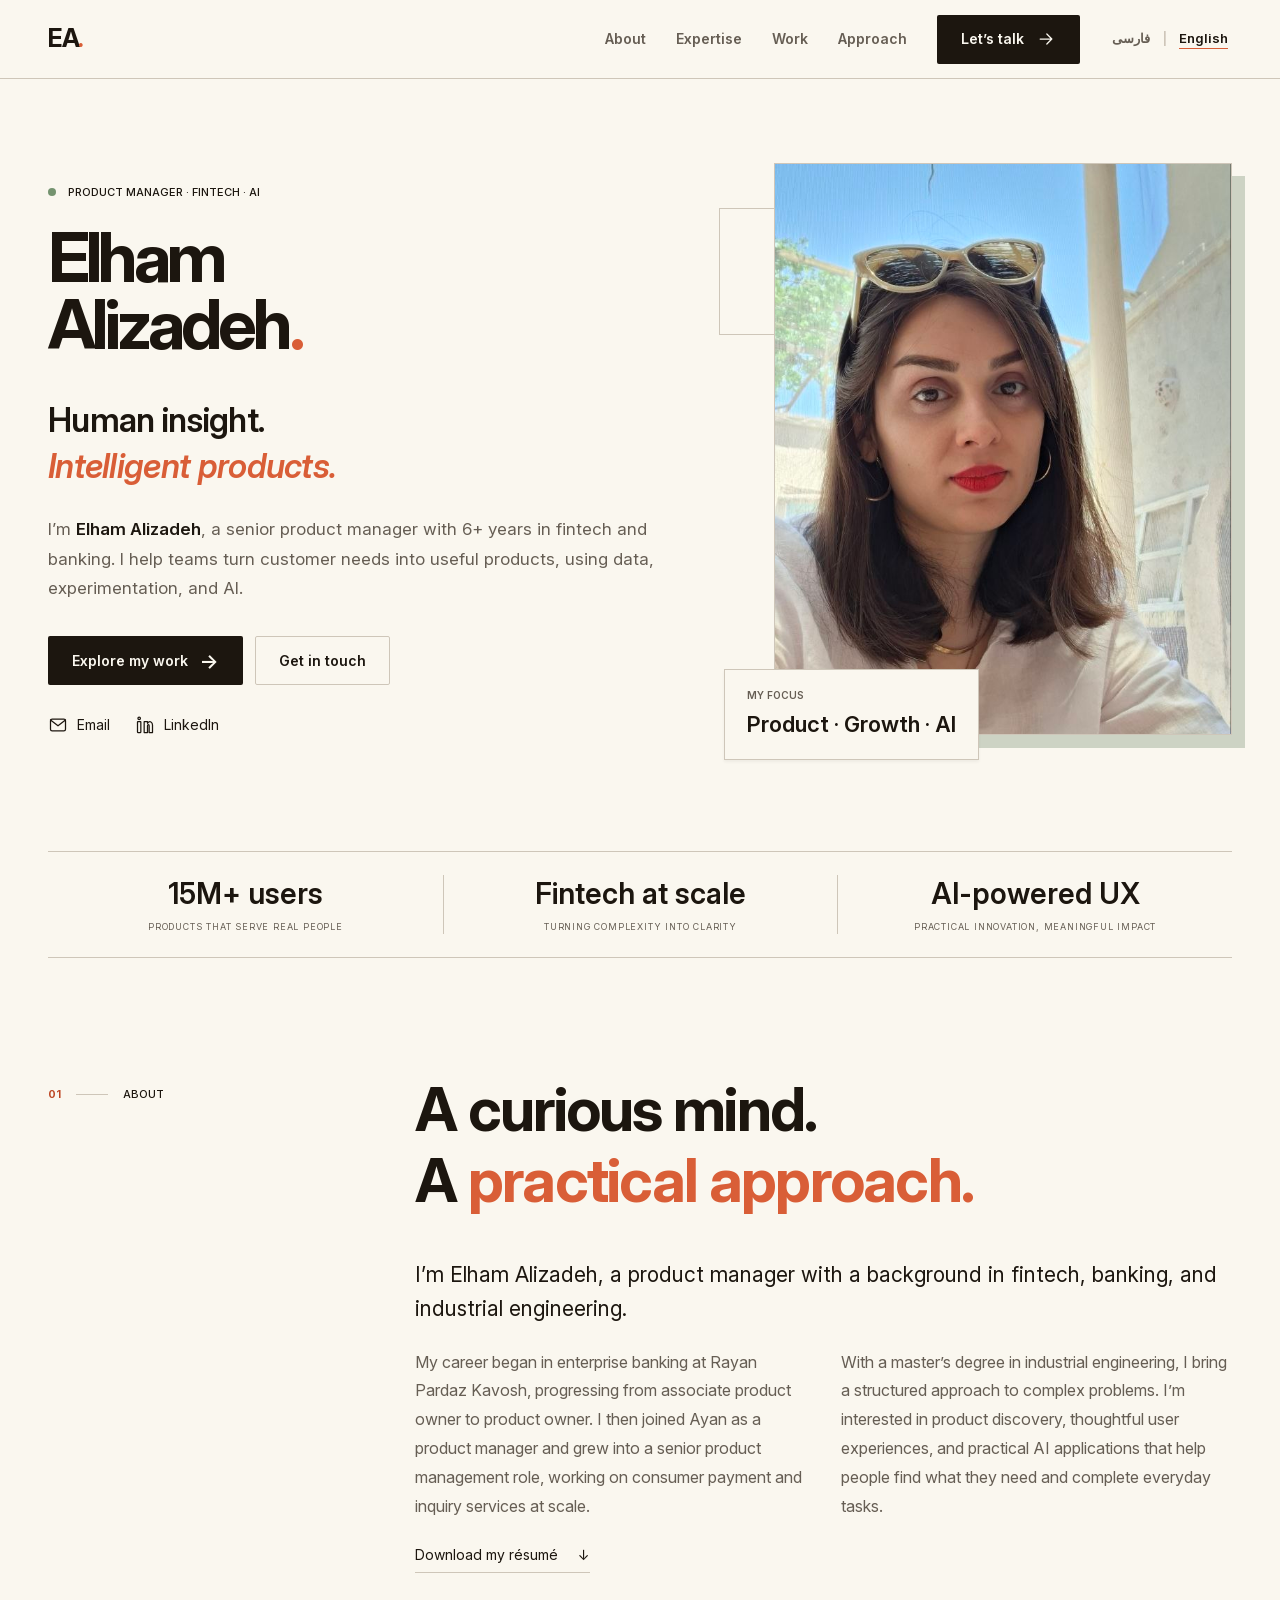
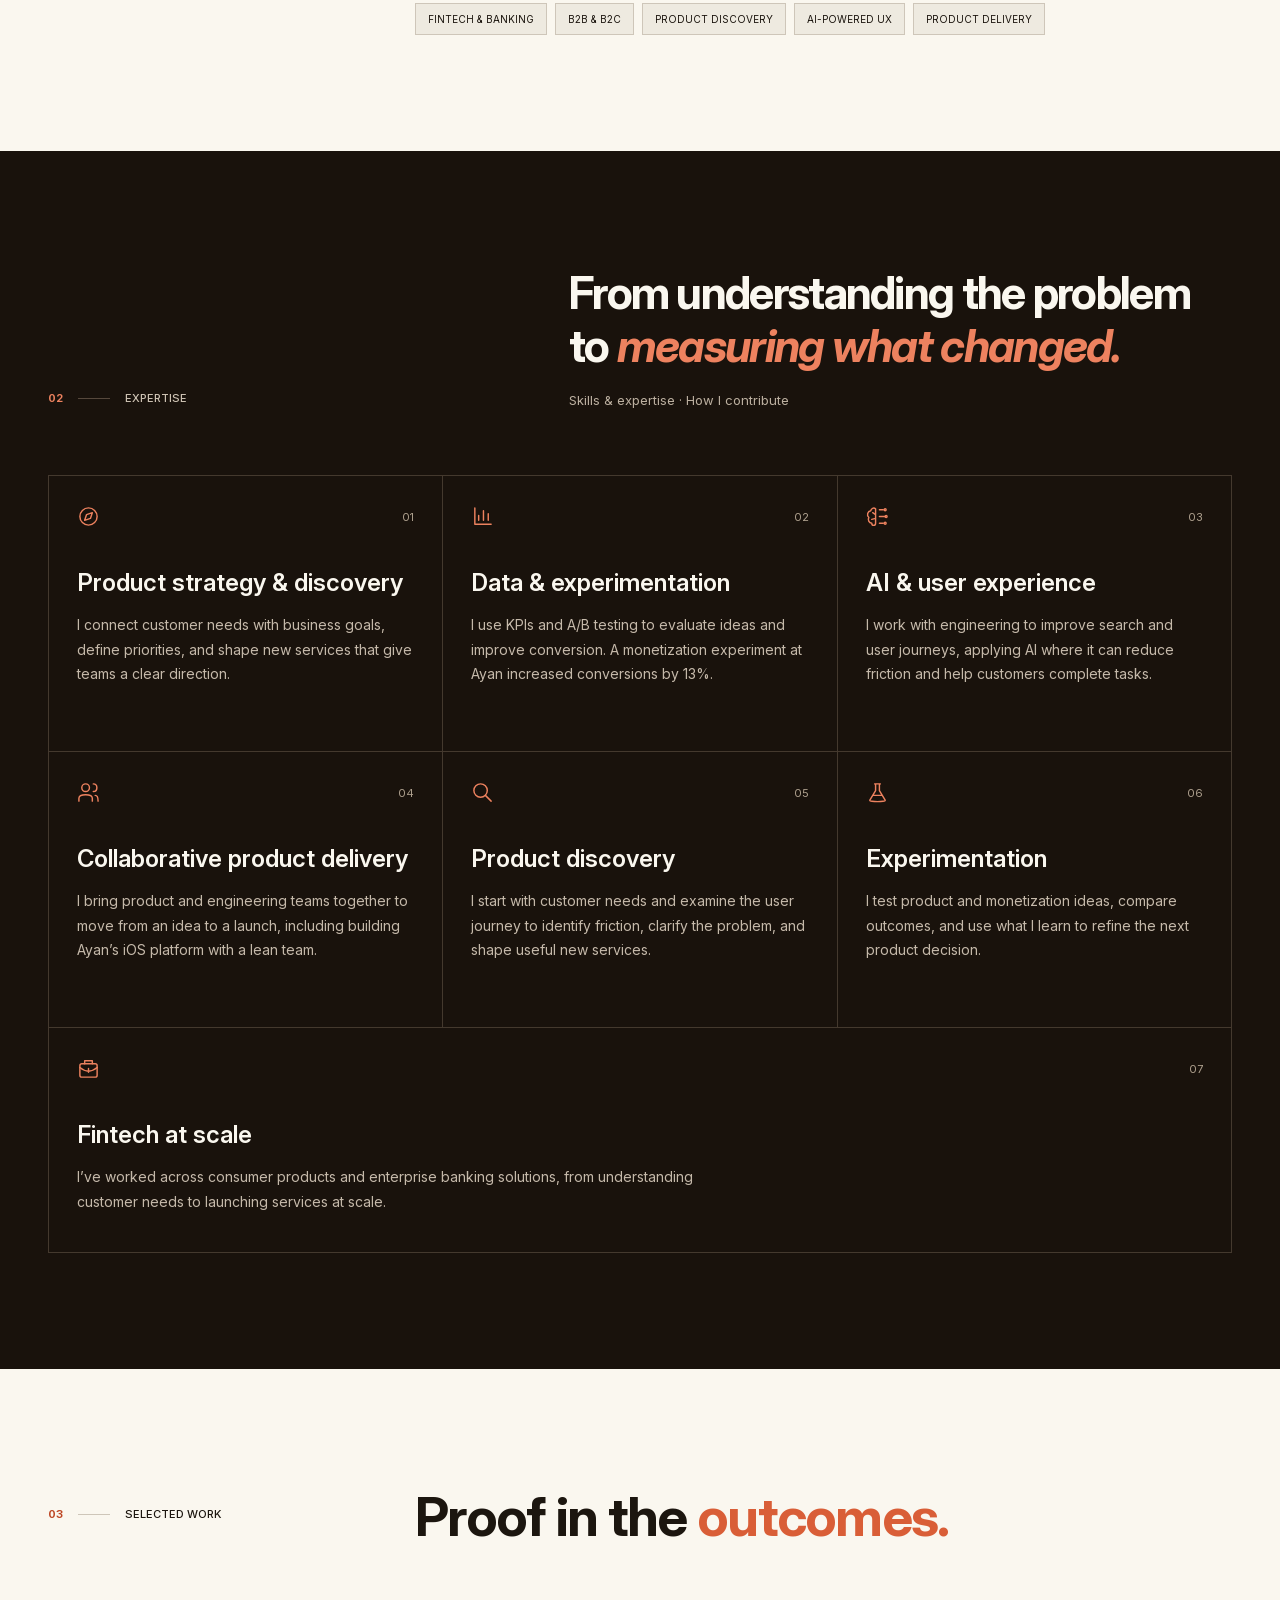
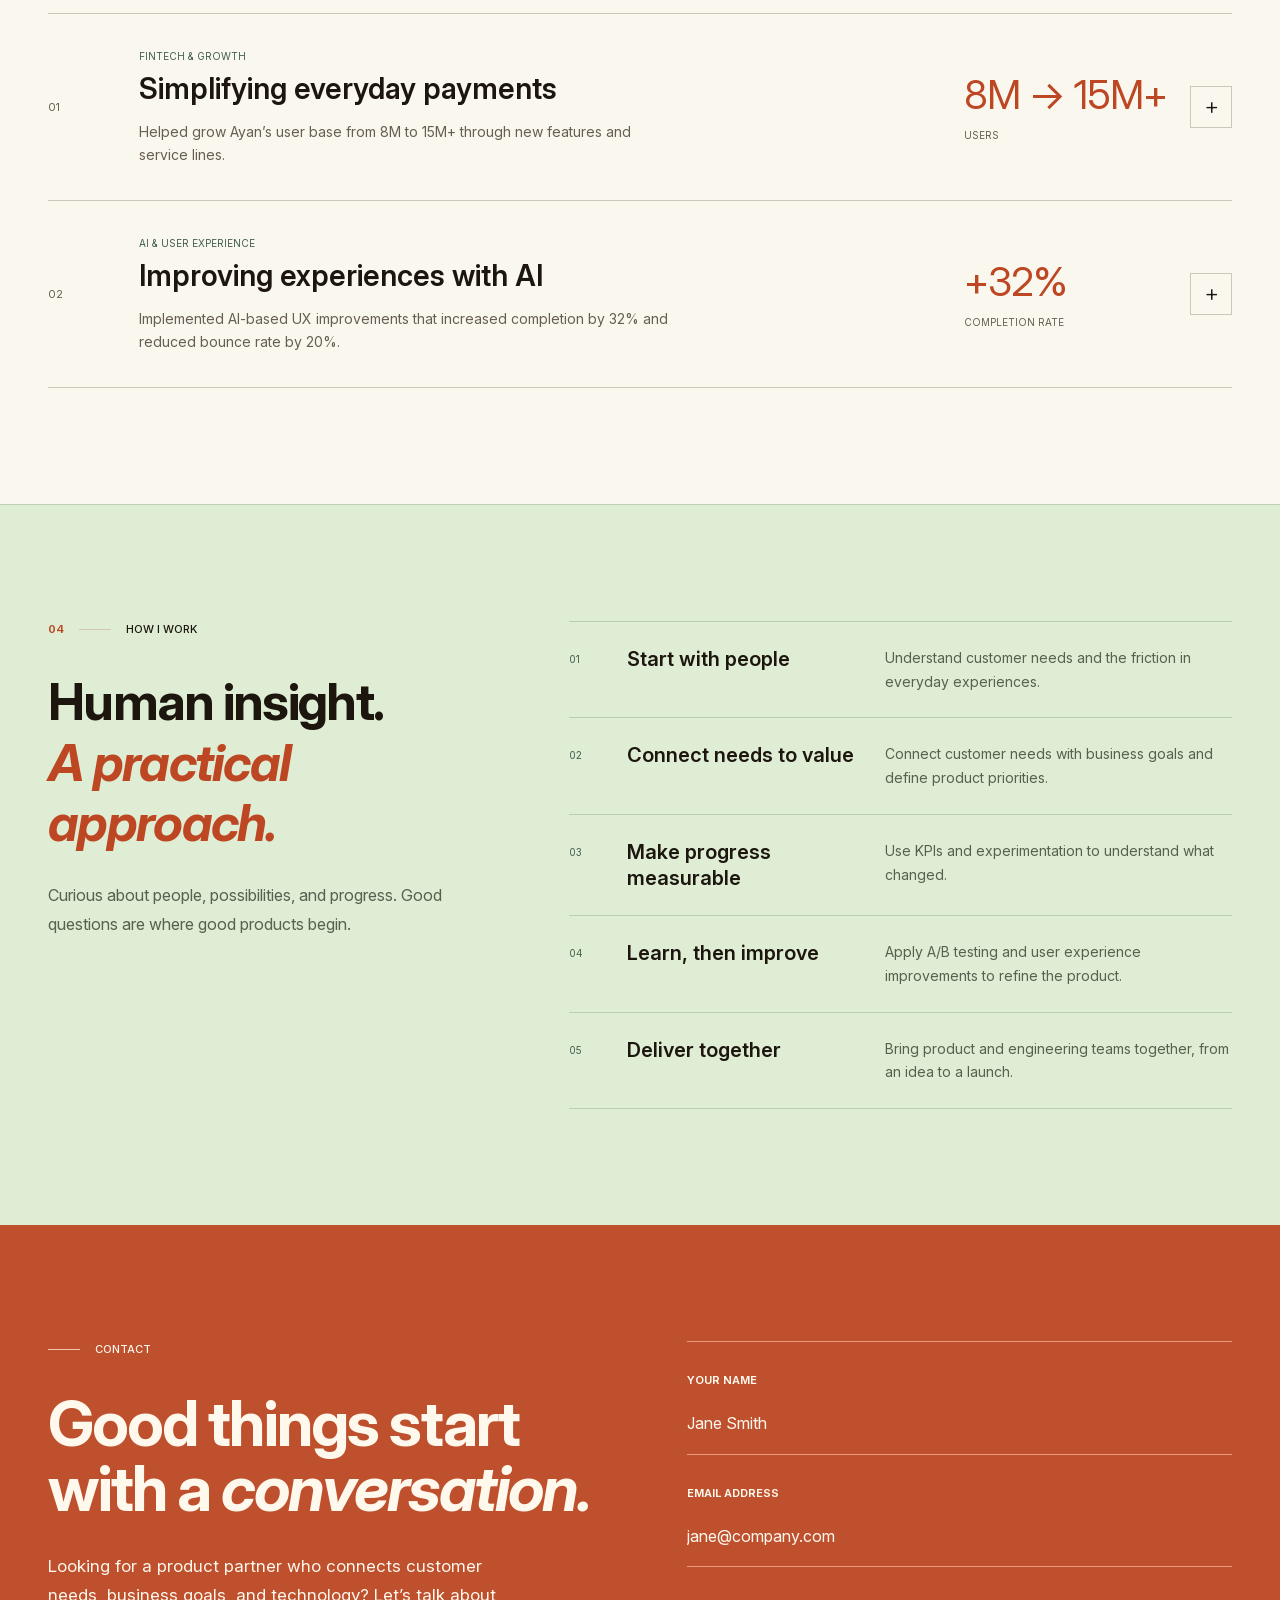
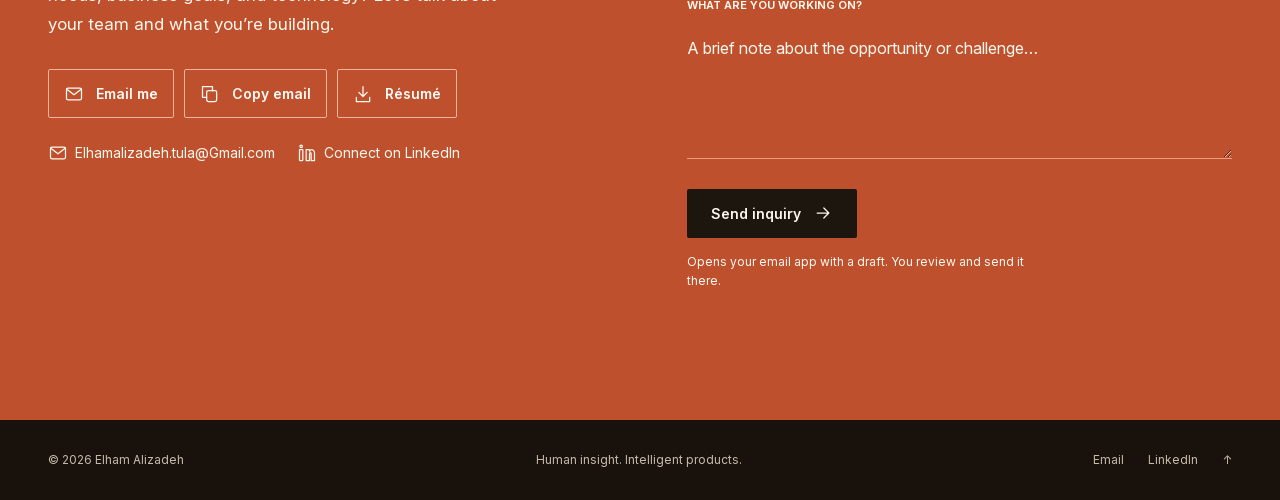
==== commit 184cab93: "Add files via upload" ====
--- a/en.html
+++ b/en.html
@@ -17,6 +17,7 @@
   <link rel="alternate" hreflang="en" href="en.html">
   <link rel="alternate" hreflang="x-default" href="index.html">
   <script src="language-switch.js?v=1" defer></script>
+  <link rel="stylesheet" href="metis-widget.css">
 </head>
 <body>
   <a class="skip-link" href="#main">Skip to content</a>
@@ -39,5 +40,10 @@
       </section><section class="about section" id="about" aria-labelledby="about-title"><p class="section-label"><span>01</span><i aria-hidden="true"></i>About</p><div class="about-content"><h2 id="about-title">A curious mind.<br>A <span class="accent">practical approach.</span></h2><div class="about-copy"><p class="large-copy">I’m Elham Alizadeh, a product manager with a background in fintech, banking, and industrial engineering.</p><p>My career began in enterprise banking at Rayan Pardaz Kavosh, progressing from associate product owner to product owner. I then joined Ayan as a product manager and grew into a senior product management role, working on consumer payment and inquiry services at scale.</p><p>With a master’s degree in industrial engineering, I bring a structured approach to complex problems. I’m interested in product discovery, thoughtful user experiences, and practical AI applications that help people find what they need and complete everyday tasks.</p><a class="text-link" href="elham-alizadeh-resume.pdf" download>Download my résumé <span aria-hidden="true">↓</span></a></div><ul class="tags" aria-label="Areas of experience"><li>Fintech &amp; banking</li><li>B2B &amp; B2C</li><li>Product discovery</li><li>AI-powered UX</li><li>Product delivery</li></ul></div></section><section class="skills section" id="skills" aria-labelledby="skills-title"><div class="section-inner"><div class="section-heading"><p class="section-label"><span>02</span><i aria-hidden="true"></i>Expertise</p><div><h2 id="skills-title">From understanding the problem<br>to <em>measuring what changed.</em></h2><p class="section-intro">Skills &amp; expertise · How I contribute</p></div></div><div class="skills-grid"><article><div class="skill-top"><svg class="icon" viewBox="0 0 24 24" fill="none" stroke="currentColor" stroke-width="1.5" stroke-linecap="round" stroke-linejoin="round" aria-hidden="true"><circle cx="12" cy="12" r="9"/><path d="m16 8-2 6-6 2 2-6z"/></svg><span>01</span></div><h3>Product strategy &amp; discovery</h3><p>I connect customer needs with business goals, define priorities, and shape new services that give teams a clear direction.</p></article><article><div class="skill-top"><svg class="icon" viewBox="0 0 24 24" fill="none" stroke="currentColor" stroke-width="1.5" stroke-linecap="round" stroke-linejoin="round" aria-hidden="true"><path d="M4 3v17h17M8 16v-5m5 5V6m5 10V9"/></svg><span>02</span></div><h3>Data &amp; experimentation</h3><p>I use KPIs and A/B testing to evaluate ideas and improve conversion. A monetization experiment at Ayan increased conversions by 13%.</p></article><article><div class="skill-top"><svg class="icon" viewBox="0 0 24 24" fill="none" stroke="currentColor" stroke-width="1.5" stroke-linecap="round" stroke-linejoin="round" aria-hidden="true"><path d="M10 4a3 3 0 0 0-5 2 4 4 0 0 0-2 7 4 4 0 0 0 3 6c0 3 4 3 4 0V4Zm4 1h4m-4 7h6m-6 7h4M7 8l3 2M6 15l4-1"/><circle cx="20" cy="5" r="1"/><circle cx="21" cy="12" r="1"/><circle cx="20" cy="19" r="1"/></svg><span>03</span></div><h3>AI &amp; user experience</h3><p>I work with engineering to improve search and user journeys, applying AI where it can reduce friction and help customers complete tasks.</p></article><article><div class="skill-top"><svg class="icon" viewBox="0 0 24 24" fill="none" stroke="currentColor" stroke-width="1.5" stroke-linecap="round" stroke-linejoin="round" aria-hidden="true"><circle cx="9" cy="7" r="4"/><path d="M2 21v-3c0-5 14-5 14 0v3M17 3c5 0 5 8 0 8m2 4c3 0 3 4 3 6"/></svg><span>04</span></div><h3>Collaborative product delivery</h3><p>I bring product and engineering teams together to move from an idea to a launch, including building Ayan’s iOS platform with a lean team.</p></article><article><div class="skill-top"><svg class="icon" viewBox="0 0 24 24" fill="none" stroke="currentColor" stroke-width="1.5" stroke-linecap="round" stroke-linejoin="round" aria-hidden="true"><circle cx="10" cy="10" r="7"/><path d="m15 15 6 6"/></svg><span>05</span></div><h3>Product discovery</h3><p>I start with customer needs and examine the user journey to identify friction, clarify the problem, and shape useful new services.</p></article><article><div class="skill-top"><svg class="icon" viewBox="0 0 24 24" fill="none" stroke="currentColor" stroke-width="1.5" stroke-linecap="round" stroke-linejoin="round" aria-hidden="true"><path d="M9 3h6m-5 0v7L4 20c-1 2 17 2 16 0l-6-10V3M8 15h8"/></svg><span>06</span></div><h3>Experimentation</h3><p>I test product and monetization ideas, compare outcomes, and use what I learn to refine the next product decision.</p></article><article><div class="skill-top"><svg class="icon" viewBox="0 0 24 24" fill="none" stroke="currentColor" stroke-width="1.5" stroke-linecap="round" stroke-linejoin="round" aria-hidden="true"><rect x="3" y="7" width="18" height="14" rx="2"/><path d="M8 7V4h8v3M3 11c6 5 12 5 18 0m-9 1v4"/></svg><span>07</span></div><h3>Fintech at scale</h3><p>I’ve worked across consumer products and enterprise banking solutions, from understanding customer needs to launching services at scale.</p></article></div></div></section><section class="work section" id="work" aria-labelledby="work-title"><div class="section-heading"><p class="section-label"><span>03</span><i aria-hidden="true"></i>Selected work</p><h2 id="work-title">Proof in the <span class="accent">outcomes.</span></h2></div><div class="project-grid"><article class="project"><details><summary><span class="project-number">01</span><span class="project-overview"><span class="project-category">Fintech & growth</span><span class="project-title">Simplifying everyday payments</span><span class="project-description">Helped grow Ayan’s user base from 8M to 15M+ through new features and service lines.</span></span><span class="project-metric"><strong>8M → 15M+</strong><span>users</span></span><span class="expand-mark" aria-hidden="true">+</span></summary><div class="project-detail"><p>At Ayan, I helped grow the user base from 8M to more than 15M through new features and service lines, and launched an iOS platform with a lean product and engineering team.</p><p><strong>My focus:</strong> product strategy, service discovery, and delivery.</p><p class="result">8M → 15M+ users</p></div></details></article><article class="project"><details><summary><span class="project-number">02</span><span class="project-overview"><span class="project-category">AI & user experience</span><span class="project-title">Improving experiences with AI</span><span class="project-description">Implemented AI-based UX improvements that increased completion by 32% and reduced bounce rate by 20%.</span></span><span class="project-metric"><strong>+32%</strong><span>completion rate</span></span><span class="expand-mark" aria-hidden="true">+</span></summary><div class="project-detail"><p>At Ayan, I implemented AI-based UX enhancements that reduced bounce rate by 20% and increased completion rate by 32%. I also collaborated with engineering to improve search accuracy from 45% to 83%.</p><p><strong>My focus:</strong> user experience, experimentation, and collaboration with engineering.</p><p class="result">+32% completion rate</p></div></details></article></div></section><section class="approach section" id="approach" aria-labelledby="approach-title"><div class="section-inner approach-grid"><div><p class="section-label"><span>04</span><i aria-hidden="true"></i>How I work</p><h2 id="approach-title">Human insight.<br><em>A practical approach.</em></h2><p class="approach-intro">Curious about people, possibilities, and progress. Good questions are where good products begin.</p></div><ol class="approach-list"><li><span>01</span><h3>Start with people</h3><p>Understand customer needs and the friction in everyday experiences.</p></li><li><span>02</span><h3>Connect needs to value</h3><p>Connect customer needs with business goals and define product priorities.</p></li><li><span>03</span><h3>Make progress measurable</h3><p>Use KPIs and experimentation to understand what changed.</p></li><li><span>04</span><h3>Learn, then improve</h3><p>Apply A/B testing and user experience improvements to refine the product.</p></li><li><span>05</span><h3>Deliver together</h3><p>Bring product and engineering teams together, from an idea to a launch.</p></li></ol></div></section><section class="contact section" id="connect" aria-labelledby="contact-title"><div class="section-inner contact-grid"><div class="contact-copy"><p class="section-label"><span></span><i aria-hidden="true"></i>Contact</p><h2 id="contact-title">Good things start<br>with a <em>conversation.</em></h2><p class="contact-intro">Looking for a product partner who connects customer needs, business goals, and technology? Let’s talk about your team and what you’re building.</p><div class="contact-actions"><a class="button button-outline" href="mailto:Elhamalizadeh.tula@Gmail.com"><svg class="icon" viewBox="0 0 24 24" fill="none" stroke="currentColor" stroke-width="1.5" stroke-linecap="round" stroke-linejoin="round" aria-hidden="true"><rect x="3" y="5" width="18" height="14" rx="2"/><path d="m3 6 9 7 9-7"/></svg>Email me</a><button class="button button-outline" id="copy-email" type="button" hidden><svg class="icon" viewBox="0 0 24 24" fill="none" stroke="currentColor" stroke-width="1.5" stroke-linecap="round" stroke-linejoin="round" aria-hidden="true"><rect x="8" y="8" width="12" height="13" rx="2"/><path d="M15 8V3H3v13h5"/></svg><span>Copy email</span></button><a class="button button-outline" href="elham-alizadeh-resume.pdf" download><svg class="icon" viewBox="0 0 24 24" fill="none" stroke="currentColor" stroke-width="1.5" stroke-linecap="round" stroke-linejoin="round" aria-hidden="true"><path d="M12 3v12m-5-5 5 5 5-5M4 16v5h16v-5"/></svg>Résumé</a></div><div class="contact-links"><a href="mailto:Elhamalizadeh.tula@Gmail.com"><svg class="icon" viewBox="0 0 24 24" fill="none" stroke="currentColor" stroke-width="1.5" stroke-linecap="round" stroke-linejoin="round" aria-hidden="true"><rect x="3" y="5" width="18" height="14" rx="2"/><path d="m3 6 9 7 9-7"/></svg>Elhamalizadeh.tula@Gmail.com</a><a href="https://www.linkedin.com/in/elham-alizadeh-a45ab913a" target="_blank" rel="noopener noreferrer"><svg class="icon" viewBox="0 0 24 24" fill="none" stroke="currentColor" stroke-width="1.5" stroke-linecap="round" stroke-linejoin="round" aria-hidden="true"><rect x="3" y="8" width="4" height="13" rx=".5"/><circle cx="5" cy="4" r="1.5"/><path d="M11 21V8h4v2c3-4 6-1 6 2v9h-4v-8c0-2-2-2-2 0v8z"/></svg>Connect on LinkedIn</a></div><p id="copy-status" role="status" class="copy-status"></p></div><form class="inquiry-form" id="inquiry-form" hidden><label for="inquiry-name">Your name</label><input id="inquiry-name" name="name" autocomplete="name" placeholder="Jane Smith" required maxlength="100"><label for="inquiry-email">Email address</label><input id="inquiry-email" name="email" type="email" autocomplete="email" placeholder="jane@company.com" required maxlength="254"><label for="inquiry-message">What are you working on?</label><textarea id="inquiry-message" name="message" placeholder="A brief note about the opportunity or challenge…" required maxlength="3000" rows="4"></textarea><button class="button button-primary" type="submit">Send inquiry <svg class="icon" viewBox="0 0 24 24" fill="none" stroke="currentColor" stroke-width="1.5" stroke-linecap="round" stroke-linejoin="round" aria-hidden="true"><path d="M5 12h14m-6-6 6 6-6 6"/></svg></button><p class="form-note">Opens your email app with a draft. You review and send it there.</p><p id="form-status" role="status"></p></form></div></section></main>
     <footer><div class="footer-inner"><span>© <span id="year">2026</span> Elham Alizadeh</span><p>Human insight. Intelligent products.</p><div><a href="mailto:Elhamalizadeh.tula@Gmail.com">Email</a><a href="https://www.linkedin.com/in/elham-alizadeh-a45ab913a" target="_blank" rel="noopener noreferrer">LinkedIn</a><a href="#home" aria-label="Back to top">↑</a></div></div></footer>
   </div>
+<script 
+  src="https://console.metisai.ir/chat-widget.js" 
+  data-bot-id="50a76da4-3142-465e-a015-a0bdf165f91d"
+  async>
+</script>
 </body>
 </html>
--- a/styles.css
+++ b/styles.css
@@ -61,7 +61,7 @@
 .hero { display: grid; grid-template-columns: minmax(0,1.38fr) minmax(0,1fr); gap: 95px; align-items: center; padding-block: 84px 94px; }
 .eyebrow { font-size: 11px; font-weight: 500; line-height: 1.5; text-transform: uppercase; display: flex; align-items: center; gap: 12px; }
 .status-dot { display: inline-block; width: 8px; height: 8px; border-radius: 50%; background: #74936f; flex: 0 0 auto; }
-h1 { font-family: var(--serif); font-size: clamp(64px,6.7vw,101px); line-height: .98; letter-spacing: -4px; font-weight: 500; margin-top: 24px; }
+h1 { font-family: var(--serif); font-size: clamp(51.2px,5.36vw,80.8px); line-height: .98; letter-spacing: -4px; font-weight: 500; margin-top: 24px; }
 .hero-statement { font-family: var(--serif); font-size: clamp(26px,2.6vw,37px); line-height: 1.4; margin-top: 38px; letter-spacing: -.7px; }
 .intro { margin-top: 25px; font-size: 17px; line-height: 1.75; color: var(--muted); max-width: 610px; }
 .intro strong { color: var(--ink); font-weight: 600; }
@@ -168,10 +168,10 @@
 footer a:hover { color: #fff8ed; }
 /* Subtle entrance animation never hides content behind JavaScript. */
 @media(prefers-reduced-motion:no-preference){.hero-copy,.portrait{animation:appear .65s ease-out both}.portrait{animation-delay:.12s}@keyframes appear{from{opacity:0;transform:translateY(12px)}to{opacity:1;transform:translateY(0)}}}
-@media(min-width:1700px){:root{--container:1440px}.hero{gap:135px;padding-block:100px 110px}h1{font-size:115px}.hero-statement{font-size:39px}.intro{font-size:19px}.portrait img{aspect-ratio:4/5}.section{padding-block:130px}.header-inner{min-height:88px}}
-@media(max-width:1100px){.hero{gap:58px;grid-template-columns:1.2fr 1fr}h1{font-size:70px;letter-spacing:-3px}.hero-statement{font-size:30px}.intro{font-size:16px}.portrait figcaption{left:-25px;min-width:200px;font-size:19px}.section{padding-block:85px}.skills-grid article{padding:24px}.skills-grid h3{font-size:22px}.about{grid-template-columns:20% 1fr}.about-copy{column-gap:25px}.project summary{grid-template-columns:35px minmax(0,1fr) 165px 38px;gap:20px}.project-metric strong{font-size:32px}.project-title{font-size:26px}.approach-grid{grid-template-columns:35% 1fr;gap:5%}.approach-list li{grid-template-columns:25px 1fr 1.3fr;gap:12px}.contact-grid{gap:5%}.contact h2{font-size:52px}}
-@media(max-width:800px){.hero,.proof-strip,.about,.work,.section-inner,.header-inner,.footer-inner{width:calc(100% - 48px)}.header-inner{min-height:70px}nav{gap:19px}nav>a:not(.button){font-size:13px}nav .button{padding:10px 16px;min-height:44px}.hero{padding-block:60px 65px;gap:35px}h1{font-size:58px;letter-spacing:-2px}.hero-statement{font-size:27px;margin-top:27px}.intro{font-size:15px}.portrait::after{left:-20px;width:80px;height:80px}.portrait figcaption{left:-12px;min-width:190px;padding:12px 16px}.hero-actions .button{padding:12px 16px;font-size:13px}.quick-contact{font-size:13px;gap:20px}.proof-title{font-size:23px}.small-label{font-size:8px}.section{padding-block:70px}.about{grid-template-columns:1fr;gap:27px}.about h2{font-size:50px;margin-bottom:30px}.section-heading{grid-template-columns:1fr;gap:25px;margin-bottom:40px}.skills-grid{grid-template-columns:repeat(2,minmax(0,1fr))}.skills-grid article{min-height:260px}.skills-grid article:last-child{min-height:210px}.work .section-heading{grid-template-columns:1fr}.project summary{grid-template-columns:25px minmax(0,1fr) 130px 34px;gap:14px}.project-metric strong{font-size:27px}.expand-mark{width:34px;height:34px}.project-detail{margin-left:39px;margin-right:0}.approach-grid{grid-template-columns:1fr;gap:38px}.approach h2{margin-top:25px}.approach-intro{max-width:550px}.approach-list li{grid-template-columns:35px 1fr 1.7fr;padding-block:24px}.contact-grid{grid-template-columns:1fr;gap:40px}.contact h2{max-width:600px;font-size:58px}.contact-intro{max-width:600px}.inquiry-form{max-width:none}.contact-links{gap:15px 25px}.footer-inner{flex-wrap:wrap;gap:15px}.footer-inner>p{order:3;width:100%;font-size:11px}}
-@media(max-width:600px){html{scroll-padding-top:82px}.hero,.proof-strip,.about,.work,.section-inner,.header-inner,.footer-inner{width:calc(100% - 40px)}.header-inner{flex-wrap:wrap;gap:0;padding-block:12px}.wordmark{font-size:25px}.js .menu-toggle{display:inline-flex;gap:18px;align-items:center;min-height:42px}.site-header nav{width:100%;flex-wrap:wrap;gap:5px 18px;padding-top:14px;padding-bottom:6px;justify-content:flex-start}.js .site-header nav:not(.is-open){display:none}.site-header nav>a:not(.button){font-size:14px;min-height:42px;display:inline-flex;align-items:center}.site-header nav .button{margin-top:6px;width:100%;min-height:46px}.hero{grid-template-columns:1fr;gap:45px;padding-block:40px 55px}.eyebrow{font-size:10px;gap:9px}h1{font-size:clamp(55px,13.6vw,75px);line-height:.98;letter-spacing:-2px;margin-top:23px}.hero-statement{font-size:29px;margin-top:26px}.hero-statement br{display:none}.hero-statement em{display:block}.intro{font-size:16px;line-height:1.7;margin-top:22px}.hero-actions{margin-top:26px;gap:10px}.hero-actions .button{font-size:14px;padding:13px 17px}.quick-contact{font-size:14px;margin-top:22px}.portrait{width:calc(100% - 22px);max-width:400px;justify-self:center;margin-bottom:25px}.portrait img{aspect-ratio:4/4.7;object-position:50% 32%}.portrait::after{left:-11px;top:32px;width:70px;height:80px}.portrait::before{inset:10px -10px -10px 10px}.portrait figcaption{left:-10px;bottom:-22px;font-size:21px;padding:12px 18px}.proof-strip{padding-block:18px;gap:0}.proof-strip>div{padding-inline:8px}.proof-title{font-size:18px}.small-label{font-size:8px;letter-spacing:0;line-height:1.5}.section{padding-block:58px}.about{gap:22px}.about h2{font-size:40px;letter-spacing:-1.3px}.about-copy{grid-template-columns:1fr;gap:20px;font-size:15px;line-height:1.8}.about-copy .large-copy{font-size:19px}.tags{margin-top:25px;gap:7px}.tags li{font-size:9px;padding:6px 9px}.skills h2{font-size:37px;letter-spacing:-1.2px}.skills h2 br{display:none}.section-heading{gap:22px;margin-bottom:34px}.section-intro{font-size:12px}.skills-grid{grid-template-columns:1fr}.skills-grid article,.skills-grid article:last-child{min-height:0;padding:25px}.skill-top{margin-bottom:25px}.skills-grid h3{font-size:25px;margin-bottom:12px}.skills-grid p{font-size:15px}.work h2{font-size:40px;letter-spacing:-1.3px}.project summary{grid-template-columns:24px minmax(0,1fr) 34px;gap:12px;padding-block:27px;align-items:start}.project-number{padding-top:5px}.project-overview{grid-column:2}.project-title{font-size:25px}.project-description{font-size:14px;margin-top:10px}.project-metric{grid-column:2;grid-row:2;display:flex;align-items:baseline;gap:10px;flex-wrap:wrap}.project-metric strong{font-size:30px}.project-metric>span{margin:0;font-size:9px}.expand-mark{grid-column:3;grid-row:1;margin-top:3px}.project-detail{margin:0 0 26px;padding:20px;font-size:14px}.approach h2{font-size:39px}.approach-intro{font-size:15px}.approach-list li{grid-template-columns:25px 1fr;gap:8px 15px;padding-block:22px}.approach-list h3{font-size:22px}.approach-list p{grid-column:2;font-size:14px}.contact h2{font-size:49px;letter-spacing:-1.5px;margin-top:27px}.contact-intro{font-size:16px;margin-top:25px}.contact-actions{gap:8px}.contact-actions .button{font-size:13px;padding:12px;gap:8px}.contact-links{font-size:13px;flex-direction:column;gap:13px}.inquiry-form input,.inquiry-form textarea{font-size:16px}.contact .section-label{font-size:11px}.footer-inner{font-size:11px}.footer-inner>div{gap:18px}}
+@media(min-width:1700px){:root{--container:1440px}.hero{gap:135px;padding-block:100px 110px}h1{font-size:92px}.hero-statement{font-size:39px}.intro{font-size:19px}.portrait img{aspect-ratio:4/5}.section{padding-block:130px}.header-inner{min-height:88px}}
+@media(max-width:1100px){.hero{gap:58px;grid-template-columns:1.2fr 1fr}h1{font-size:56px;letter-spacing:-3px}.hero-statement{font-size:30px}.intro{font-size:16px}.portrait figcaption{left:-25px;min-width:200px;font-size:19px}.section{padding-block:85px}.skills-grid article{padding:24px}.skills-grid h3{font-size:22px}.about{grid-template-columns:20% 1fr}.about-copy{column-gap:25px}.project summary{grid-template-columns:35px minmax(0,1fr) 165px 38px;gap:20px}.project-metric strong{font-size:32px}.project-title{font-size:26px}.approach-grid{grid-template-columns:35% 1fr;gap:5%}.approach-list li{grid-template-columns:25px 1fr 1.3fr;gap:12px}.contact-grid{gap:5%}.contact h2{font-size:52px}}
+@media(max-width:800px){.hero,.proof-strip,.about,.work,.section-inner,.header-inner,.footer-inner{width:calc(100% - 48px)}.header-inner{min-height:70px}nav{gap:19px}nav>a:not(.button){font-size:13px}nav .button{padding:10px 16px;min-height:44px}.hero{padding-block:60px 65px;gap:35px}h1{font-size:46.4px;letter-spacing:-2px}.hero-statement{font-size:27px;margin-top:27px}.intro{font-size:15px}.portrait::after{left:-20px;width:80px;height:80px}.portrait figcaption{left:-12px;min-width:190px;padding:12px 16px}.hero-actions .button{padding:12px 16px;font-size:13px}.quick-contact{font-size:13px;gap:20px}.proof-title{font-size:23px}.small-label{font-size:8px}.section{padding-block:70px}.about{grid-template-columns:1fr;gap:27px}.about h2{font-size:50px;margin-bottom:30px}.section-heading{grid-template-columns:1fr;gap:25px;margin-bottom:40px}.skills-grid{grid-template-columns:repeat(2,minmax(0,1fr))}.skills-grid article{min-height:260px}.skills-grid article:last-child{min-height:210px}.work .section-heading{grid-template-columns:1fr}.project summary{grid-template-columns:25px minmax(0,1fr) 130px 34px;gap:14px}.project-metric strong{font-size:27px}.expand-mark{width:34px;height:34px}.project-detail{margin-left:39px;margin-right:0}.approach-grid{grid-template-columns:1fr;gap:38px}.approach h2{margin-top:25px}.approach-intro{max-width:550px}.approach-list li{grid-template-columns:35px 1fr 1.7fr;padding-block:24px}.contact-grid{grid-template-columns:1fr;gap:40px}.contact h2{max-width:600px;font-size:58px}.contact-intro{max-width:600px}.inquiry-form{max-width:none}.contact-links{gap:15px 25px}.footer-inner{flex-wrap:wrap;gap:15px}.footer-inner>p{order:3;width:100%;font-size:11px}}
+@media(max-width:600px){html{scroll-padding-top:82px}.hero,.proof-strip,.about,.work,.section-inner,.header-inner,.footer-inner{width:calc(100% - 40px)}.header-inner{flex-wrap:wrap;gap:0;padding-block:12px}.wordmark{font-size:25px}.js .menu-toggle{display:inline-flex;gap:18px;align-items:center;min-height:42px}.site-header nav{width:100%;flex-wrap:wrap;gap:5px 18px;padding-top:14px;padding-bottom:6px;justify-content:flex-start}.js .site-header nav:not(.is-open){display:none}.site-header nav>a:not(.button){font-size:14px;min-height:42px;display:inline-flex;align-items:center}.site-header nav .button{margin-top:6px;width:100%;min-height:46px}.hero{grid-template-columns:1fr;gap:45px;padding-block:40px 55px}.eyebrow{font-size:10px;gap:9px}h1{font-size:clamp(44px,10.88vw,60px);line-height:.98;letter-spacing:-2px;margin-top:23px}.hero-statement{font-size:29px;margin-top:26px}.hero-statement br{display:none}.hero-statement em{display:block}.intro{font-size:16px;line-height:1.7;margin-top:22px}.hero-actions{margin-top:26px;gap:10px}.hero-actions .button{font-size:14px;padding:13px 17px}.quick-contact{font-size:14px;margin-top:22px}.portrait{width:calc(100% - 22px);max-width:400px;justify-self:center;margin-bottom:25px}.portrait img{aspect-ratio:4/4.7;object-position:50% 32%}.portrait::after{left:-11px;top:32px;width:70px;height:80px}.portrait::before{inset:10px -10px -10px 10px}.portrait figcaption{left:-10px;bottom:-22px;font-size:21px;padding:12px 18px}.proof-strip{padding-block:18px;gap:0}.proof-strip>div{padding-inline:8px}.proof-title{font-size:18px}.small-label{font-size:8px;letter-spacing:0;line-height:1.5}.section{padding-block:58px}.about{gap:22px}.about h2{font-size:40px;letter-spacing:-1.3px}.about-copy{grid-template-columns:1fr;gap:20px;font-size:15px;line-height:1.8}.about-copy .large-copy{font-size:19px}.tags{margin-top:25px;gap:7px}.tags li{font-size:9px;padding:6px 9px}.skills h2{font-size:37px;letter-spacing:-1.2px}.skills h2 br{display:none}.section-heading{gap:22px;margin-bottom:34px}.section-intro{font-size:12px}.skills-grid{grid-template-columns:1fr}.skills-grid article,.skills-grid article:last-child{min-height:0;padding:25px}.skill-top{margin-bottom:25px}.skills-grid h3{font-size:25px;margin-bottom:12px}.skills-grid p{font-size:15px}.work h2{font-size:40px;letter-spacing:-1.3px}.project summary{grid-template-columns:24px minmax(0,1fr) 34px;gap:12px;padding-block:27px;align-items:start}.project-number{padding-top:5px}.project-overview{grid-column:2}.project-title{font-size:25px}.project-description{font-size:14px;margin-top:10px}.project-metric{grid-column:2;grid-row:2;display:flex;align-items:baseline;gap:10px;flex-wrap:wrap}.project-metric strong{font-size:30px}.project-metric>span{margin:0;font-size:9px}.expand-mark{grid-column:3;grid-row:1;margin-top:3px}.project-detail{margin:0 0 26px;padding:20px;font-size:14px}.approach h2{font-size:39px}.approach-intro{font-size:15px}.approach-list li{grid-template-columns:25px 1fr;gap:8px 15px;padding-block:22px}.approach-list h3{font-size:22px}.approach-list p{grid-column:2;font-size:14px}.contact h2{font-size:49px;letter-spacing:-1.5px;margin-top:27px}.contact-intro{font-size:16px;margin-top:25px}.contact-actions{gap:8px}.contact-actions .button{font-size:13px;padding:12px;gap:8px}.contact-links{font-size:13px;flex-direction:column;gap:13px}.inquiry-form input,.inquiry-form textarea{font-size:16px}.contact .section-label{font-size:11px}.footer-inner{font-size:11px}.footer-inner>div{gap:18px}}
 @media(prefers-reduced-motion:reduce){html{scroll-behavior:auto}*,*::before,*::after{animation:none!important;transition:none!important}}
 
 /* Persian localization: preserve the design and intentionally mirror inline layout. */
--- a/metis-widget.css
+++ b/metis-widget.css
@@ -0,0 +1,5 @@
+/* Bound only the official widget frame; leave Metis UI and behavior intact. */
+iframe[src="https://console.metisai.ir/chat-widget/50a76da4-3142-465e-a015-a0bdf165f91d"] {
+  max-width: calc(100vw - 40px);
+  max-height: calc(100dvh - 100px);
+}
